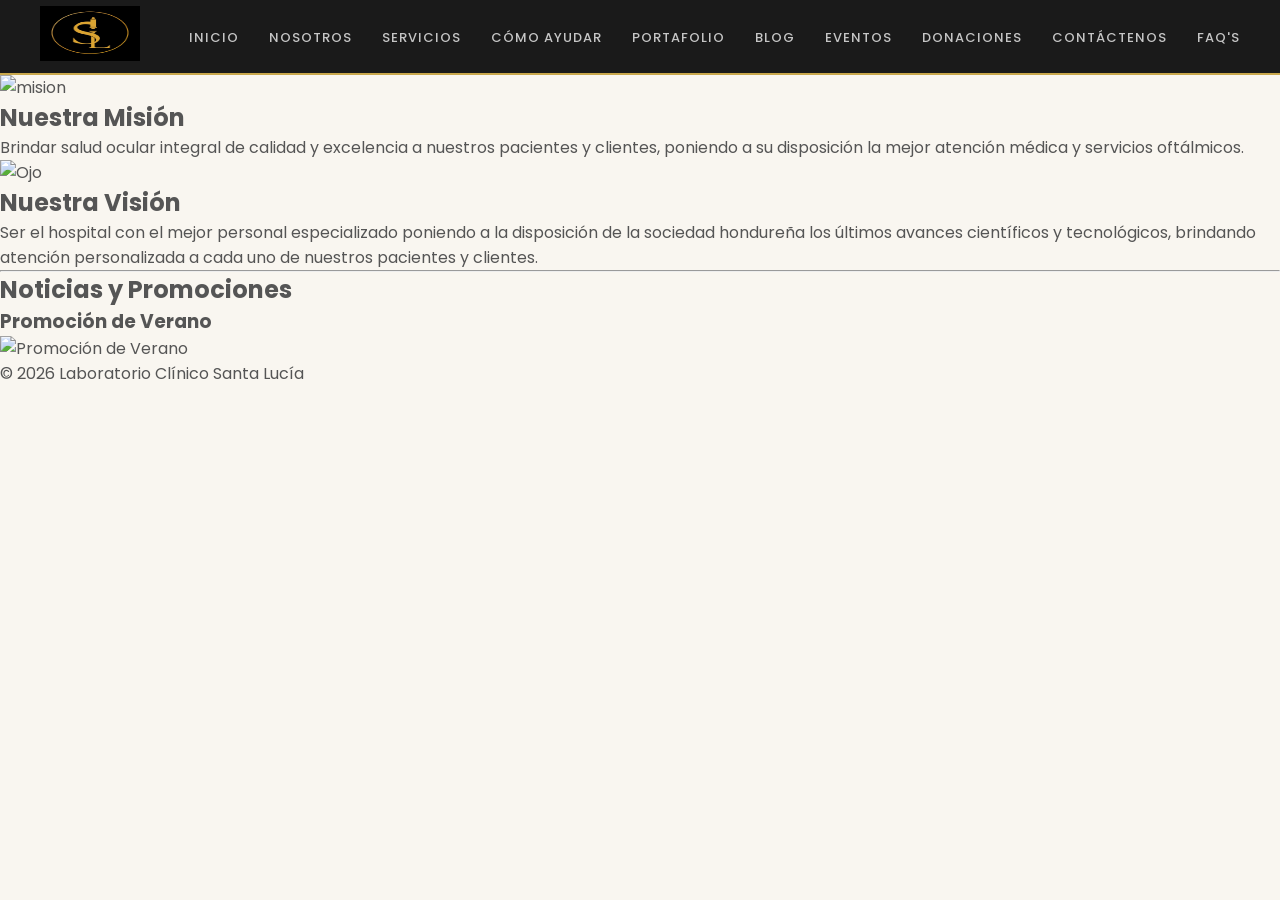
==== index.html @ 00d63487 "Add initial HTML structure for the website Agregando cambios al index" ====
<!DOCTYPE html>
<html lang="es">
<head>
    <meta charset="UTF-8">
    <meta name="viewport" content="width=device-width, initial-scale=1.0">
    <meta name="description" content="Laboratorio Clínico Santa Lucía - Excelencia en análisis clínicos.">
    <title>Inicio - Laboratorio Clínico Santa Lucía</title>
    <link rel="stylesheet" href="estilo/estilo.css">

    <script src="javascrips/java.js"></script>


</head>
<body>
  
    <header class="header">
        <nav class="barra-nav">
            <div>
                <div class="hamburger-buttons" id="btn-menu">
                    <div></div>
                    <div></div>
                    <div></div>
                </div>
            </div>
            <div class="logo-nav">
                <a href="index.html">
                    <img src="imgs/logo.jpeg" alt="Logo Laboratorio Santa Lucía" width="100px" height="100px" />
                </a>
            </div>
            <ul class="menu-nav" id="menu">
                <li><a href="index.html">Inicio</a></li>
                <li><a href="nosotros.html">Nosotros</a></li>
                <li><a href="servicios.html">Servicios</a></li>
                <li><a href="ayudar.html">Cómo Ayudar</a></li>
                <li><a href="galeria.html">Portafolio</a></li>
                <li><a href="blog.html">Blog</a></li>
                <li><a href="eventos.html">Eventos</a></li>
                <li><a href="donaciones.html">Donaciones</a></li>
                <li><a href="contacto.html">Contáctenos</a></li>
                <li><a href="fpreguntas.html">FAQ's</a></li>
            </ul>
        </nav>
    </header>
   
   
<main>
    <div class="container section">
        
        <section>
            <div class="bloque-mision-vision">
                <img src="imgs/mano.png" alt="mision" width="50" height="50">
                <div>
                    <h2>Nuestra Misión</h2> 
                    <p>Brindar salud ocular integral de calidad y excelencia a nuestros 
                    pacientes y clientes, poniendo a su disposición la mejor atención médica
                    y servicios oftálmicos.</p>
                </div>
            </div>

            <div class="bloque-mision-vision">
                <img src="imgs/ojo.png" alt="Ojo" width="50" height="50">
                <div>
                    <h2>Nuestra Visión</h2>
                    <p>Ser el hospital con el mejor personal especializado poniendo a la disposición
                    de la sociedad hondureña los últimos avances científicos y tecnológicos, brindando 
                    atención personalizada a cada uno de nuestros pacientes y clientes.</p>
                </div>
            </div>
        </section>

        <section class="text-center">
            <hr> <h2>Noticias y Promociones</h2>
            <article>
                <h3>Promoción de Verano</h3>
                <img src="imgs/promocion.jpg" alt="Promoción de Verano" class="img-promocion">
            </article>
        </section>

    </div>
</main>
    <footer><p>&copy; 2026 Laboratorio Clínico Santa Lucía</p></footer>
</body>
</html>
---- estilo/estilo.css ----
/* =======================================
   styles.css
   Laboratorio Clinico Santa Lucia
   Colores: Verde, Dorado y Negro
   ======================================= */

/* Fuentes de Google */
@import url('https://fonts.googleapis.com/css2?family=Playfair+Display:wght@600;700&family=Poppins:wght@300;400;500;600&display=swap');

/* --- Colores y valores que se repiten --- */
:root {
  --color-verde:        #1b4332;
  --color-verde-medio:  #2d6a4f;
  --color-dorado:       #c9a84c;
  --color-dorado-claro: #e8c97a;
  --color-negro:        #0d0d0d;
  --color-negro-suave:  #1a1a1a;
  --color-blanco:       #ffffff;
  --color-fondo:        #f9f6f0;
  --color-gris:         #555555;
  --color-gris-claro:   #eeebe4;
  --fuente-titulo: 'Playfair Display', serif;
  --fuente-texto:  'Poppins', sans-serif;
}

/* --- Reinicio basico --- */
* {
  margin: 0;
  padding: 0;
  box-sizing: border-box;
}

html{
  scroll-behavior: smooth;
}

body {
  font-family: var(--fuente-texto);
  background-color: var(--color-fondo);
  color: var(--color-gris);
}

a {
  text-decoration: none;
  color: inherit;
}

img {
  max-width: 100%;
}

/* ======================================
   BARRA DE NAVEGACION
   ====================================== */

.hamburger-buttons{
  display: none;
  flex-direction: column;
  justify-content: space-evenly;
  align-items: normal;
  width: 32px;
  height: 32px;
  padding: 0.16rem;
  gap: .2rem;
}


header div .hamburger-buttons div{
  background-color: white;
  height: 0.20rem;
  border-radius: 3px;
}

.barra-nav {
  background-color: var(--color-negro-suave);
  border-bottom: 2px solid var(--color-dorado);
  display: flex;
  align-items: center;
  padding: 0 40px;
  height: 75px;
  position: sticky;
  top: 0;
  z-index: 100;
}

.logo-nav{
  margin: 0;
}

.logo-nav img {
  height: 55px;
}

.menu-nav {
  list-style: none;
  display: flex;
  margin-left: auto;
  gap: 30px;
}

.menu-nav.activo {
  height: 90vh; /* puedes ajustar */
  padding: 30px 0;
}

.menu-nav a {
  color: rgba(255, 255, 255, 0.75);
  font-size: 13px;
  font-weight: 500;
  text-transform: uppercase;
  letter-spacing: 1px;
  transition: color 0.2s;
}

.menu-nav a:hover,
.menu-nav a.pagina-activa {
  color: var(--color-dorado);
}

@media (max-width: 1025px) {

  .hamburger-buttons {
    display: flex;
    cursor: pointer;
  }

  .barra-nav {
    position: relative;
  }

  .logo-nav{
    margin-left: auto;
  }

  .menu-nav {
    position: absolute;
    top: 75px;
    left: 0;
    width: 100%;
    background-color: var(--color-negro-suave);

    display: flex;
    flex-direction: column;
    align-items: center;
    margin-left: auto;

    gap: 20px;
    padding: 0;

    height: 0;
    overflow: hidden;

    transition: height 0.3s ease;
  }

  .menu-nav.activo {
    height: 100vh;
    padding: 30px 0;
    gap: 1.8rem;
  }
}

/* ======================================
   SECCION HERO (cabecera de pagina)
   ====================================== */

.seccion-hero {
  background-color: var(--color-verde);
  color: var(--color-blanco);
  padding: 70px 40px 55px;
}

.contenido-hero {
  max-width: 950px;
  margin: 0 auto;
}

.etiqueta-hero {
  display: inline-block;
  font-size: 11px;
  letter-spacing: 3px;
  text-transform: uppercase;
  color: var(--color-dorado-claro);
  border: 1px solid var(--color-dorado);
  padding: 4px 14px;
  border-radius: 20px;
  margin-bottom: 16px;
}

.seccion-hero h1 {
  font-family: var(--fuente-titulo);
  font-size: 48px;
  line-height: 1.15;
  margin-bottom: 16px;
  color: var(--color-blanco);
}

.seccion-hero h1 span {
  color: var(--color-dorado-claro);
}

.seccion-hero p {
  font-size: 16px;
  font-weight: 300;
  opacity: 0.85;
  max-width: 520px;
  line-height: 1.8;
}

/* ======================================
   BARRA DE FILTROS
   ====================================== */

.barra-filtros {
  background-color: var(--color-blanco);
  padding: 14px 40px;
  display: flex;
  gap: 10px;
  flex-wrap: wrap;
  border-bottom: 1px solid var(--color-gris-claro);
}

.boton-filtro {
  background: transparent;
  border: 1.5px solid #ccc;
  padding: 6px 18px;
  border-radius: 20px;
  font-family: var(--fuente-texto);
  font-size: 13px;
  cursor: pointer;
  color: var(--color-gris);
  transition: all 0.2s;
}

.boton-filtro:hover,
.boton-filtro.activo {
  background-color: var(--color-verde);
  border-color: var(--color-verde);
  color: var(--color-blanco);
}

/* ======================================
   CONTENIDO PRINCIPAL
   ====================================== */

.contenido-principal {
  max-width: 950px;
  margin: 0 auto;
  padding: 40px 20px 80px;
}

/* ======================================
   TITULOS DE SECCIONES
   ====================================== */

.titulo-seccion {
  font-family: var(--fuente-titulo);
  font-size: 26px;
  color: var(--color-verde);
  margin-bottom: 24px;
  padding-bottom: 10px;
  border-bottom: 1px solid var(--color-dorado-claro);
}

/* ======================================
   TARJETAS (cards)
   ====================================== */

.tarjeta {
  background-color: var(--color-blanco);
  border-radius: 12px;
  box-shadow: 0 3px 15px rgba(0, 0, 0, 0.08);
  transition: transform 0.25s;
}

.tarjeta:hover {
  transform: translateY(-5px);
}

/* ======================================
   BOTONES
   ====================================== */

.boton {
  display: inline-block;
  padding: 10px 24px;
  border-radius: 25px;
  font-family: var(--fuente-texto);
  font-size: 14px;
  font-weight: 600;
  border: none;
  cursor: pointer;
  transition: opacity 0.2s;
  text-decoration: none;
}

.boton:hover {
  opacity: 0.85;
}

.boton-dorado {
  background-color: var(--color-dorado);
  color: var(--color-negro);
}

.boton-verde {
  background-color: var(--color-verde);
  color: var(--color-blanco);
}

.boton-borde {
  background: transparent;
  border: 2px solid var(--color-dorado);
  color: var(--color-dorado);
}

.boton-blanco {
  background-color: var(--color-blanco);
  color: var(--color-verde);
}

/* ======================================
   ETIQUETAS PEQUEÑAS (badges)
   ====================================== */

.etiqueta {
  display: inline-block;
  font-size: 11px;
  font-weight: 600;
  text-transform: uppercase;
  letter-spacing: 1px;
  padding: 4px 10px;
  border-radius: 10px;
}

.etiqueta-dorada {
  background-color: #f5e9c8;
  color: #7a5c10;
}

.etiqueta-verde {
  background-color: #d8f3dc;
  color: #1b4332;
}

.etiqueta-gris {
  background-color: #ebebeb;
  color: #666;
}

/* ======================================
   GRILLAS (filas de tarjetas)
   ====================================== */

.fila-2 {
  display: grid;
  grid-template-columns: repeat(auto-fill, minmax(280px, 1fr));
  gap: 20px;
  margin-bottom: 40px;
}

.fila-3 {
  display: grid;
  grid-template-columns: repeat(auto-fill, minmax(220px, 1fr));
  gap: 20px;
  margin-bottom: 40px;
}

.fila-4 {
  display: grid;
  grid-template-columns: repeat(auto-fill, minmax(180px, 1fr));
  gap: 16px;
  margin-bottom: 40px;
}

/* ======================================
   AVISO / MENSAJE INFORMATIVO
   ====================================== */

.aviso {
  border-radius: 10px;
  padding: 18px 22px;
  font-size: 15px;
  line-height: 1.7;
  margin-bottom: 24px;
}

.aviso-dorado {
  background-color: #f5e9c8;
  border-left: 4px solid var(--color-dorado);
  color: #5a420a;
}

.aviso-verde {
  background-color: #d8f3dc;
  border-left: 4px solid var(--color-verde-medio);
  color: #1b4332;
}

/* ======================================
   PIE DE PAGINA (footer)
   ====================================== */

.pie-pagina {
  background-color: var(--color-negro);
  border-top: 2px solid var(--color-dorado);
  color: rgba(255, 255, 255, 0.5);
  text-align: center;
  padding: 30px 20px;
}

.pie-pagina .nombre-lab {
  font-family: var(--fuente-titulo);
  font-size: 20px;
  color: var(--color-dorado);
  margin-bottom: 8px;
}

.pie-pagina p {
  font-size: 13px;
  line-height: 1.8;
}

/* ======================================
   RESPONSIVE (para celulares)
   ====================================== */

@media (max-width: 768px) {
  .barra-nav {
    padding: 0 20px;
  }

  .menu-nav {
    gap: 16px;
  }

  .menu-nav a {
    font-size: 11px;
  }

  .seccion-hero {
    padding: 50px 20px 40px;
  }

  .seccion-hero h1 {
    font-size: 32px;
  }

  .contenido-principal {
    padding: 30px 16px 60px;
  }

  .barra-filtros {
    padding: 12px 20px;
  }
}

/* ======================================
   ESTILOS ESPECIFICOS - EVENTOS
   ====================================== */

/* Evento destacado con fecha grande a la izquierda */
.evento-destacado {
  display: grid;
  grid-template-columns: 120px 1fr;
  border-left: 5px solid var(--color-dorado);
  overflow: hidden;
  margin-bottom: 24px;
}

.bloque-fecha {
  background-color: var(--color-verde);
  color: var(--color-blanco);
  display: flex;
  flex-direction: column;
  align-items: center;
  justify-content: center;
  padding: 20px 10px;
  text-align: center;
}

.bloque-fecha .mes {
  font-size: 11px;
  letter-spacing: 2px;
  text-transform: uppercase;
  opacity: 0.7;
}

.bloque-fecha .dia {
  font-family: var(--fuente-titulo);
  font-size: 52px;
  line-height: 1;
  color: var(--color-dorado-claro);
}

.bloque-fecha .anio {
  font-size: 12px;
  opacity: 0.55;
}

.info-evento {
  padding: 20px 24px;
}

.info-evento h3 {
  font-family: var(--fuente-titulo);
  font-size: 20px;
  color: #1a1a1a;
  margin: 8px 0;
}

.info-evento .meta-evento {
  display: flex;
  gap: 20px;
  flex-wrap: wrap;
  font-size: 13px;
  color: #999;
  margin-bottom: 10px;
}

.info-evento p {
  font-size: 14px;
  line-height: 1.7;
  color: #555;
}

/* Tarjeta de evento normal */
.tarjeta-evento {
  padding: 22px 20px;
  border-top: 4px solid var(--color-dorado);
}

.tarjeta-evento .fecha-evento {
  font-size: 13px;
  font-weight: 600;
  color: var(--color-verde-medio);
  margin-bottom: 10px;
}

.tarjeta-evento h4 {
  font-family: var(--fuente-titulo);
  font-size: 17px;
  color: #1a1a1a;
  margin-bottom: 8px;
}

.tarjeta-evento p {
  font-size: 14px;
  color: #666;
  line-height: 1.65;
}

.tarjeta-evento .lugar {
  margin-top: 12px;
  font-size: 12px;
  color: #aaa;
}

/* Banner de campaña especial */
.banner-campania {
  background-color: var(--color-negro-suave);
  border: 1px solid var(--color-dorado);
  border-radius: 14px;
  padding: 28px 30px;
  display: flex;
  align-items: center;
  justify-content: space-between;
  gap: 20px;
  flex-wrap: wrap;
  margin-bottom: 40px;
  color: var(--color-blanco);
}

.banner-campania h3 {
  font-family: var(--fuente-titulo);
  font-size: 22px;
  color: var(--color-dorado-claro);
  margin-bottom: 8px;
}

.banner-campania p {
  font-size: 14px;
  opacity: 0.85;
  line-height: 1.65;
}

/* Evento pasado */
.evento-pasado {
  display: flex;
  align-items: center;
  gap: 16px;
  padding: 14px 18px;
  background-color: var(--color-blanco);
  border-radius: 10px;
  margin-bottom: 12px;
  opacity: 0.7;
  box-shadow: 0 2px 10px rgba(0, 0, 0, 0.06);
}

.fecha-pasado {
  background-color: var(--color-gris-claro);
  border-radius: 8px;
  padding: 8px 14px;
  text-align: center;
  min-width: 58px;
}

.fecha-pasado .mes-p {
  font-size: 10px;
  text-transform: uppercase;
  color: #999;
}

.fecha-pasado .dia-p {
  font-family: var(--fuente-titulo);
  font-size: 24px;
  color: #666;
  line-height: 1;
}

.info-pasado h5 {
  font-size: 14px;
  color: #444;
  margin-bottom: 4px;
}

.info-pasado p {
  font-size: 12px;
  color: #aaa;
}

.estado-pasado {
  margin-left: auto;
  font-size: 11px;
  background-color: #eee;
  color: #888;
  padding: 4px 10px;
  border-radius: 8px;
}

/* ======================================
   ESTILOS ESPECIFICOS - COMO AYUDAR
   ====================================== */

/* Caja de contexto */
.caja-contexto {
  border-left: 5px solid var(--color-dorado);
  padding: 24px 28px;
  margin-bottom: 40px;
}

.caja-contexto h2 {
  font-family: var(--fuente-titulo);
  font-size: 22px;
  color: var(--color-verde);
  margin-bottom: 12px;
}

.caja-contexto p {
  font-size: 15px;
  line-height: 1.8;
  color: #555;
}

/* Tarjeta de formas de ayudar */
.tarjeta-ayuda {
  padding: 30px 24px;
  text-align: center;
  border-top: 5px solid var(--color-dorado);
}

.tarjeta-ayuda:nth-child(2) {
  border-top-color: var(--color-verde-medio);
}

.tarjeta-ayuda:nth-child(3) {
  border-top-color: var(--color-negro-suave);
}

.icono-ayuda {
  font-size: 40px;
  margin-bottom: 16px;
  display: block;
}

.tarjeta-ayuda h3 {
  font-family: var(--fuente-titulo);
  font-size: 19px;
  color: #1a1a1a;
  margin-bottom: 10px;
}

.tarjeta-ayuda p {
  font-size: 14px;
  color: #666;
  line-height: 1.7;
  margin-bottom: 20px;
}

/* Caja de estadisticas de impacto */
.caja-impacto {
  background-color: var(--color-blanco);
  border-radius: 12px;
  padding: 24px 16px;
  text-align: center;
  box-shadow: 0 2px 12px rgba(0, 0, 0, 0.06);
  border-bottom: 3px solid var(--color-dorado);
}

.numero-impacto {
  font-family: var(--fuente-titulo);
  font-size: 38px;
  color: var(--color-verde);
  display: block;
  line-height: 1;
}

.caja-impacto p {
  font-size: 13px;
  color: #777;
  line-height: 1.5;
  margin-top: 8px;
}

/* Seccion de redes sociales */
.seccion-redes {
  padding: 28px;
  margin-bottom: 40px;
}

.seccion-redes h2 {
  font-family: var(--fuente-titulo);
  font-size: 22px;
  color: #1a1a1a;
  margin-bottom: 8px;
}

.seccion-redes > p {
  font-size: 14px;
  color: #666;
  margin-bottom: 20px;
  line-height: 1.7;
}

.botones-redes {
  display: flex;
  gap: 12px;
  flex-wrap: wrap;
}

.boton-red {
  display: flex;
  align-items: center;
  gap: 8px;
  padding: 10px 20px;
  border-radius: 10px;
  font-family: var(--fuente-texto);
  font-size: 14px;
  font-weight: 600;
  border: none;
  cursor: pointer;
  color: white;
  transition: transform 0.2s;
}

.boton-red:hover {
  transform: scale(1.05);
}

.red-facebook   { background-color: #1877f2; }
.red-instagram  { background: linear-gradient(45deg, #f09433, #e6683c, #dc2743, #cc2366, #bc1888); }
.red-whatsapp   { background-color: #25d366; color: #111; }
.red-twitter    { background-color: #1da1f2; }

.lista-acciones {
  margin-top: 20px;
  padding: 16px 20px;
  background-color: var(--color-gris-claro);
  border-radius: 10px;
  font-size: 14px;
  color: #555;
  line-height: 2.2;
}

.lista-acciones strong {
  color: var(--color-verde);
}

/* Banner de donaciones */
.banner-donar {
  background-color: var(--color-verde);
  border: 1px solid var(--color-dorado);
  border-radius: 16px;
  padding: 32px;
  display: flex;
  align-items: center;
  justify-content: space-between;
  gap: 24px;
  flex-wrap: wrap;
  margin-bottom: 40px;
  color: var(--color-blanco);
}

.banner-donar h3 {
  font-family: var(--fuente-titulo);
  font-size: 26px;
  color: var(--color-dorado-claro);
  margin-bottom: 10px;
}

.banner-donar p {
  font-size: 15px;
  opacity: 0.88;
  line-height: 1.7;
  max-width: 500px;
}

/* Testimonios */
.testimonio {
  padding: 22px 24px;
  border-left: 4px solid var(--color-dorado);
  margin-bottom: 16px;
  font-size: 15px;
  color: #555;
  line-height: 1.75;
  font-style: italic;
}

.testimonio strong {
  color: #333;
  font-style: normal;
  display: block;
  margin-top: 10px;
  font-size: 13px;
}

/* =======================================
   paginas.css
   Laboratorio Clínico Santa Lucía
   Estilos adicionales para: nosotros.html y donaciones.html
   Requiere: estilo/estilo.css (debe cargarse primero)
   ======================================= */

/* ══════════════════════════════════════
   HERO (compartido por ambas páginas)
   ══════════════════════════════════════ */

.sl-main {
  background-color: var(--color-fondo);
}

.sl-hero {
  background-color: var(--color-verde);
  color: var(--color-blanco);
  padding: 80px 40px 60px;
  position: relative;
  overflow: hidden;
}

.sl-hero::before {
  content: '';
  position: absolute;
  inset: 0;
  background: radial-gradient(ellipse at 80% 50%, rgba(201,168,76,.12) 0%, transparent 70%);
  pointer-events: none;
}

.sl-hero-inner {
  max-width: 960px;
  margin: 0 auto;
  position: relative;
}

.sl-hero-eyebrow {
  display: inline-block;
  font-size: 11px;
  letter-spacing: 3px;
  text-transform: uppercase;
  color: var(--color-dorado-claro);
  border: 1px solid var(--color-dorado);
  padding: 4px 14px;
  border-radius: 20px;
  margin-bottom: 20px;
}

.sl-hero h1 {
  font-family: var(--fuente-titulo);
  font-size: 52px;
  line-height: 1.12;
  margin-bottom: 18px;
  color: var(--color-blanco);
}

.sl-hero h1 em {
  color: var(--color-dorado-claro);
  font-style: italic;
}

.sl-hero-line {
  width: 56px;
  height: 3px;
  background: var(--color-dorado);
  margin-bottom: 20px;
}

.sl-hero p {
  font-size: 16px;
  font-weight: 300;
  opacity: .85;
  max-width: 500px;
  line-height: 1.85;
}

/* ══════════════════════════════════════
   SECCIONES INTERNAS
   ══════════════════════════════════════ */

.sl-section {
  max-width: 960px;
  margin: 0 auto;
  padding: 64px 24px;
  border-bottom: 1px solid var(--color-gris-claro);
}

.sl-section:last-child {
  border-bottom: none;
}

.sl-section-label {
  display: inline-block;
  font-size: 11px;
  letter-spacing: 3px;
  text-transform: uppercase;
  color: var(--color-dorado);
  margin-bottom: 10px;
}

.sl-section-title {
  font-family: var(--fuente-titulo);
  font-size: 34px;
  color: var(--color-verde);
  margin-bottom: 32px;
  line-height: 1.2;
}

.sl-section-title em {
  color: var(--color-dorado);
  font-style: italic;
}

/* ══════════════════════════════════════
   LAYOUTS DE COLUMNAS
   ══════════════════════════════════════ */

.sl-two-col {
  display: grid;
  grid-template-columns: 1fr 1fr;
  gap: 48px;
  align-items: start;
}

.sl-two-col-wide {
  display: grid;
  grid-template-columns: 1.2fr 1fr;
  gap: 56px;
  align-items: start;
}

.sl-body-text p {
  font-size: 15px;
  line-height: 1.85;
  color: var(--color-gris);
  margin-bottom: 16px;
}

/* ══════════════════════════════════════
   ESTADÍSTICAS (nosotros)
   ══════════════════════════════════════ */

.sl-stats {
  background-color: var(--color-negro-suave);
  border-bottom: 2px solid var(--color-dorado);
  display: grid;
  grid-template-columns: repeat(4, 1fr);
}

.sl-stat {
  display: flex;
  flex-direction: column;
  align-items: center;
  justify-content: center;
  text-align: center;
  padding: 32px 16px;
  border-right: 1px solid rgba(201,168,76,.2);
}

.sl-stat:last-child {
  border-right: none;
}

.sl-stat-number {
  font-family: var(--fuente-titulo);
  font-size: 38px;
  line-height: 1;
  color: var(--color-dorado-claro);
  display: block;
  margin-bottom: 6px;
}

.sl-stat-label {
  font-size: 12px;
  text-transform: uppercase;
  letter-spacing: 1.5px;
  color: rgba(255,255,255,.55);
}

/* ══════════════════════════════════════
   UBICACIÓN (nosotros)
   ══════════════════════════════════════ */

.sl-fachada-img {
  width: 100%;
  aspect-ratio: 4/3;
  object-fit: cover;
  border-radius: 10px;
  border: 3px solid var(--color-dorado);
  display: block;
}

.sl-fachada-placeholder {
  width: 100%;
  aspect-ratio: 4/3;
  border-radius: 10px;
  border: 2px dashed var(--color-dorado);
  background-color: var(--color-negro-suave);
  display: flex;
  flex-direction: column;
  align-items: center;
  justify-content: center;
  gap: 8px;
  color: rgba(255,255,255,.4);
  font-size: 14px;
}

.sl-location-list {
  display: flex;
  flex-direction: column;
}

.sl-location-item {
  display: flex;
  gap: 16px;
  align-items: flex-start;
  padding: 20px 0;
  border-bottom: 1px solid var(--color-gris-claro);
}

.sl-location-item:first-child {
  border-top: 1px solid var(--color-gris-claro);
}

.sl-loc-icon {
  width: 40px;
  height: 40px;
  flex-shrink: 0;
  background-color: var(--color-verde);
  border-radius: 50%;
  display: flex;
  align-items: center;
  justify-content: center;
  font-size: 16px;
  color: var(--color-dorado-claro);
}

.sl-location-item h4 {
  font-family: var(--fuente-titulo);
  font-size: 15px;
  color: var(--color-negro-suave);
  margin-bottom: 4px;
}

.sl-location-item p {
  font-size: 14px;
  color: var(--color-gris);
  line-height: 1.7;
}

.sl-location-item a {
  color: var(--color-verde-medio);
}

/* Horarios */
.sl-horario-grid {
  display: grid;
  grid-template-columns: 1fr 1fr;
  gap: 12px;
  margin-top: 8px;
}

.sl-horario-item {
  background-color: var(--color-blanco);
  border-left: 3px solid var(--color-dorado);
  border-radius: 6px;
  padding: 12px 16px;
  box-shadow: 0 2px 8px rgba(0,0,0,.06);
}

.sl-horario-dia {
  font-size: 11px;
  letter-spacing: 1px;
  text-transform: uppercase;
  color: var(--color-verde-medio);
  margin-bottom: 4px;
  display: block;
}

.sl-horario-hora {
  font-family: var(--fuente-titulo);
  font-size: 16px;
  color: var(--color-negro-suave);
}

/* ══════════════════════════════════════
   MISIÓN / FRASE (nosotros)
   ══════════════════════════════════════ */

.sl-mision-box {
  background-color: var(--color-negro-suave);
  border: 1px solid var(--color-dorado);
  border-left: 5px solid var(--color-dorado);
  border-radius: 10px;
  padding: 32px 28px;
  margin-top: 24px;
}

.sl-mision-box p {
  font-family: var(--fuente-titulo);
  font-style: italic;
  font-size: 19px;
  color: var(--color-blanco);
  line-height: 1.65;
}

.sl-mision-box cite {
  display: block;
  font-size: 12px;
  color: var(--color-dorado);
  letter-spacing: 1px;
  text-transform: uppercase;
  margin-top: 14px;
  font-style: normal;
}

/* ══════════════════════════════════════
   CARDS DE ESPECIALIDAD (nosotros)
   ══════════════════════════════════════ */

.sl-cards-grid {
  display: grid;
  grid-template-columns: repeat(auto-fill, minmax(200px, 1fr));
  gap: 16px;
  margin-top: 32px;
}

.sl-card {
  background-color: var(--color-blanco);
  border-top: 4px solid var(--color-dorado);
  border-radius: 10px;
  padding: 24px 20px;
  box-shadow: 0 3px 14px rgba(0,0,0,.07);
  transition: transform .25s;
}

.sl-card:hover {
  transform: translateY(-4px);
}

.sl-card-icon {
  font-size: 28px;
  margin-bottom: 12px;
  display: block;
}

.sl-card h3 {
  font-family: var(--fuente-titulo);
  font-size: 16px;
  color: var(--color-verde);
  margin-bottom: 8px;
}

.sl-card p {
  font-size: 13px;
  color: var(--color-gris);
  line-height: 1.7;
}

/* ══════════════════════════════════════
   LÍNEA DE TIEMPO (nosotros)
   ══════════════════════════════════════ */

.sl-timeline {
  display: flex;
  flex-direction: column;
}

.sl-timeline-item {
  display: flex;
  gap: 20px;
  padding: 20px 0;
  border-bottom: 1px solid var(--color-gris-claro);
}

.sl-timeline-item:last-child {
  border-bottom: none;
}

.sl-timeline-year {
  font-family: var(--fuente-titulo);
  font-size: 22px;
  color: var(--color-dorado);
  min-width: 70px;
  padding-top: 2px;
  font-weight: 700;
}

.sl-timeline-title {
  font-weight: 600;
  font-size: 15px;
  color: var(--color-negro-suave);
  margin-bottom: 6px;
}

.sl-timeline-text {
  font-size: 13px;
  color: var(--color-gris);
  line-height: 1.7;
}

/* ══════════════════════════════════════
   PERFIL MICROBIÓLOGO (nosotros)
   ══════════════════════════════════════ */

.sl-profile-card {
  background-color: var(--color-negro-suave);
  border: 1px solid rgba(201,168,76,.3);
  border-radius: 14px;
  overflow: hidden;
}

.sl-photo-wrap {
  position: relative;
  width: 100%;
  aspect-ratio: 3/2;
  overflow: hidden;
  background: #111;
}

.sl-photo-placeholder {
  width: 100%;
  height: 100%;
  display: flex;
  flex-direction: column;
  align-items: center;
  justify-content: center;
  gap: 10px;
  cursor: pointer;
  border-bottom: 1px dashed rgba(201,168,76,.3);
  color: rgba(255,255,255,.35);
  font-size: 13px;
  transition: background .2s;
}

.sl-photo-placeholder:hover {
  background: #1a1a1a;
}

.sl-photo-placeholder svg {
  width: 36px;
  height: 36px;
  stroke: var(--color-dorado);
  fill: none;
}

.sl-photo-display {
  width: 100%;
  height: 100%;
  object-fit: cover;
  display: none;
}

.sl-photo-corner {
  position: absolute;
  bottom: 0;
  right: 0;
  width: 0;
  height: 0;
  border-style: solid;
  border-width: 0 0 32px 32px;
  border-color: transparent transparent var(--color-dorado) transparent;
}

.sl-profile-body {
  padding: 24px;
}

.sl-profile-name {
  font-family: var(--fuente-titulo);
  font-size: 22px;
  color: var(--color-blanco);
  margin-bottom: 4px;
}

.sl-profile-role {
  font-size: 12px;
  letter-spacing: 1.5px;
  text-transform: uppercase;
  color: var(--color-dorado);
  margin-bottom: 20px;
}

.sl-gold-rule {
  height: 1px;
  background: linear-gradient(90deg, var(--color-dorado) 0%, transparent 100%);
  margin-bottom: 18px;
}

.sl-profile-body .sl-body-text p {
  color: rgba(255,255,255,.65);
}

.sl-badges {
  display: flex;
  flex-wrap: wrap;
  gap: 8px;
  margin-top: 18px;
}

.sl-badge {
  background: rgba(201,168,76,.15);
  border: 1px solid rgba(201,168,76,.4);
  color: var(--color-dorado-claro);
  font-size: 11px;
  letter-spacing: .5px;
  padding: 4px 12px;
  border-radius: 20px;
}

/* Areas de expertise */
.sl-expertise-list {
  display: flex;
  flex-direction: column;
}

.sl-expertise-item {
  display: flex;
  gap: 16px;
  align-items: flex-start;
  padding: 18px 0;
  border-bottom: 1px solid var(--color-gris-claro);
}

.sl-expertise-item:last-child {
  border-bottom: none;
}

.sl-exp-num {
  font-family: var(--fuente-titulo);
  font-size: 13px;
  color: var(--color-dorado);
  min-width: 28px;
  opacity: .7;
  padding-top: 2px;
}

.sl-expertise-item h4 {
  font-size: 14px;
  color: var(--color-negro-suave);
  margin-bottom: 4px;
  font-weight: 600;
}

.sl-expertise-item p {
  font-size: 13px;
  color: var(--color-gris);
  line-height: 1.65;
}

/* ══════════════════════════════════════
   VIDEO (nosotros)
   ══════════════════════════════════════ */

.sl-video-wrap {
  position: relative;
  width: 100%;
  aspect-ratio: 16/9;
  border-radius: 10px;
  overflow: hidden;
  border: 2px solid var(--color-dorado);
  background: #111;
}

.sl-video-wrap iframe {
  position: absolute;
  inset: 0;
  width: 100%;
  height: 100%;
  border: none;
}

/* ══════════════════════════════════════
   TABLERO DONACIONES
   ══════════════════════════════════════ */

.sl-board-wrap {
  max-width: 960px;
  margin: 0 auto;
  padding: 64px 24px 80px;
}

.sl-board-header {
  margin-bottom: 36px;
}

.sl-news-board {
  display: grid;
  grid-template-columns: repeat(2, 1fr);
  gap: 28px;
}

/* ── Tarjetas de donación ── */
.sl-news-card {
  background-color: var(--color-blanco);
  border-radius: 12px;
  box-shadow: 0 4px 20px rgba(0,0,0,.08);
  overflow: hidden;
  cursor: pointer;
  opacity: 0;
  transform: translateY(18px);
  transition: opacity .5s ease, transform .5s ease, box-shadow .25s;
}

.sl-news-card.visible {
  opacity: 1;
  transform: translateY(0);
}

.sl-news-card:hover {
  transform: translateY(-6px);
  box-shadow: 0 10px 32px rgba(0,0,0,.13);
}

.sl-card-img {
  width: 100%;
  aspect-ratio: 16/9;
  object-fit: cover;
  display: block;
  background-color: var(--color-gris-claro);
}

.sl-card-img-placeholder {
  width: 100%;
  aspect-ratio: 16/9;
  background: linear-gradient(135deg, var(--color-verde) 0%, var(--color-verde-medio) 100%);
  display: flex;
  align-items: center;
  justify-content: center;
  color: rgba(255,255,255,.35);
  font-size: 14px;
  letter-spacing: 1px;
  text-transform: uppercase;
}

.sl-card-body {
  padding: 24px;
}

.sl-card-tag {
  display: inline-block;
  font-size: 10px;
  letter-spacing: 1.5px;
  text-transform: uppercase;
  color: var(--color-dorado);
  border: 1px solid var(--color-dorado);
  padding: 3px 10px;
  border-radius: 10px;
  margin-bottom: 12px;
}

.sl-card-title {
  font-family: var(--fuente-titulo);
  font-size: 20px;
  color: var(--color-negro-suave);
  margin-bottom: 10px;
  line-height: 1.3;
}

.sl-card-excerpt {
  font-size: 14px;
  color: var(--color-gris);
  line-height: 1.75;
  margin-bottom: 20px;
}

.sl-card-footer {
  display: flex;
  align-items: center;
  justify-content: space-between;
  gap: 12px;
  border-top: 1px solid var(--color-gris-claro);
  padding-top: 16px;
}

.sl-card-date {
  font-size: 12px;
  color: #aaa;
}

.sl-btn-contact {
  background-color: var(--color-verde);
  color: var(--color-blanco);
  border: none;
  border-radius: 20px;
  padding: 8px 18px;
  font-size: 13px;
  font-family: var(--fuente-texto);
  font-weight: 600;
  cursor: pointer;
  transition: background .2s, transform .15s;
}

.sl-btn-contact:hover {
  background-color: var(--color-verde-medio);
  transform: scale(1.04);
}

/* ══════════════════════════════════════
   MODALES (donaciones)
   ══════════════════════════════════════ */

.sl-modal-overlay {
  position: fixed;
  inset: 0;
  z-index: 900;
  background: rgba(0,0,0,.65);
  backdrop-filter: blur(4px);
  display: flex;
  align-items: center;
  justify-content: center;
  opacity: 0;
  pointer-events: none;
  transition: opacity .25s;
}

.sl-modal-overlay.abierto {
  opacity: 1;
  pointer-events: all;
}

.sl-modal {
  background: var(--color-blanco);
  border-radius: 14px;
  width: 90%;
  max-width: 520px;
  max-height: 90vh;
  overflow-y: auto;
  padding: 36px;
  position: relative;
  box-shadow: 0 20px 60px rgba(0,0,0,.25);
  transform: translateY(20px);
  transition: transform .25s;
}

.sl-modal-overlay.abierto .sl-modal {
  transform: translateY(0);
}

.sl-modal-close {
  position: absolute;
  top: 16px;
  right: 18px;
  background: none;
  border: none;
  font-size: 20px;
  color: #aaa;
  cursor: pointer;
  line-height: 1;
  transition: color .2s;
}

.sl-modal-close:hover {
  color: var(--color-negro-suave);
}

.sl-modal-tag {
  display: inline-block;
  font-size: 10px;
  letter-spacing: 1.5px;
  text-transform: uppercase;
  color: var(--color-dorado);
  border: 1px solid var(--color-dorado);
  padding: 3px 10px;
  border-radius: 10px;
  margin-bottom: 12px;
}

.sl-modal-title {
  font-family: var(--fuente-titulo);
  font-size: 22px;
  color: var(--color-verde);
  margin-bottom: 20px;
  line-height: 1.3;
}

.sl-modal-img {
  width: 100%;
  aspect-ratio: 16/9;
  object-fit: cover;
  border-radius: 8px;
  margin-bottom: 20px;
  display: block;
  background-color: var(--color-gris-claro);
}

.sl-modal-img-placeholder {
  width: 100%;
  aspect-ratio: 16/9;
  background: linear-gradient(135deg, var(--color-verde) 0%, var(--color-verde-medio) 100%);
  border-radius: 8px;
  margin-bottom: 20px;
  display: flex;
  align-items: center;
  justify-content: center;
  color: rgba(255,255,255,.35);
  font-size: 13px;
  letter-spacing: 1px;
  text-transform: uppercase;
}

.sl-modal-info {
  margin-bottom: 24px;
}

.sl-modal-row {
  display: flex;
  gap: 12px;
  padding: 12px 0;
  border-bottom: 1px solid var(--color-gris-claro);
}

.sl-modal-row:last-child {
  border-bottom: none;
}

.sl-modal-label {
  font-size: 11px;
  letter-spacing: 1px;
  text-transform: uppercase;
  color: var(--color-dorado);
  min-width: 80px;
  padding-top: 2px;
  font-weight: 600;
}

.sl-modal-value {
  font-size: 14px;
  color: var(--color-gris);
  line-height: 1.7;
}

.sl-modal-form {
  border-top: 1px solid var(--color-gris-claro);
  padding-top: 20px;
}

.sl-modal-form-label {
  display: block;
  font-size: 13px;
  font-weight: 600;
  color: var(--color-verde);
  margin-bottom: 12px;
}

.sl-modal-form input,
.sl-modal-form textarea {
  width: 100%;
  border: 1.5px solid var(--color-gris-claro);
  border-radius: 8px;
  padding: 10px 14px;
  font-family: var(--fuente-texto);
  font-size: 14px;
  color: var(--color-negro-suave);
  background: #fafafa;
  margin-bottom: 10px;
  transition: border-color .2s;
  resize: vertical;
}

.sl-modal-form input:focus,
.sl-modal-form textarea:focus {
  outline: none;
  border-color: var(--color-verde);
}

.sl-btn-gold {
  display: block;
  width: 100%;
  background-color: var(--color-dorado);
  color: var(--color-negro);
  border: none;
  border-radius: 25px;
  padding: 12px 24px;
  font-family: var(--fuente-texto);
  font-size: 14px;
  font-weight: 700;
  cursor: pointer;
  transition: opacity .2s, transform .15s;
  margin-top: 4px;
}

.sl-btn-gold:hover {
  opacity: .88;
  transform: scale(1.02);
}

.sl-btn-gold:disabled {
  opacity: .6;
  cursor: default;
  transform: none;
}

/* ══════════════════════════════════════
   RESPONSIVE
   ══════════════════════════════════════ */

@media (max-width: 768px) {
  .sl-hero {
    padding: 56px 20px 44px;
  }

  .sl-hero h1 {
    font-size: 34px;
  }

  .sl-stats {
    grid-template-columns: repeat(2, 1fr);
  }

  .sl-stat {
    border-bottom: 1px solid rgba(201,168,76,.15);
  }

  .sl-two-col,
  .sl-two-col-wide {
    grid-template-columns: 1fr;
    gap: 32px;
  }

  .sl-section {
    padding: 44px 16px;
  }

  .sl-horario-grid {
    grid-template-columns: 1fr;
  }

  .sl-news-board {
    grid-template-columns: 1fr;
    gap: 20px;
  }

  .sl-board-wrap {
    padding: 40px 16px 60px;
  }

  .sl-modal {
    padding: 24px;
  }
}
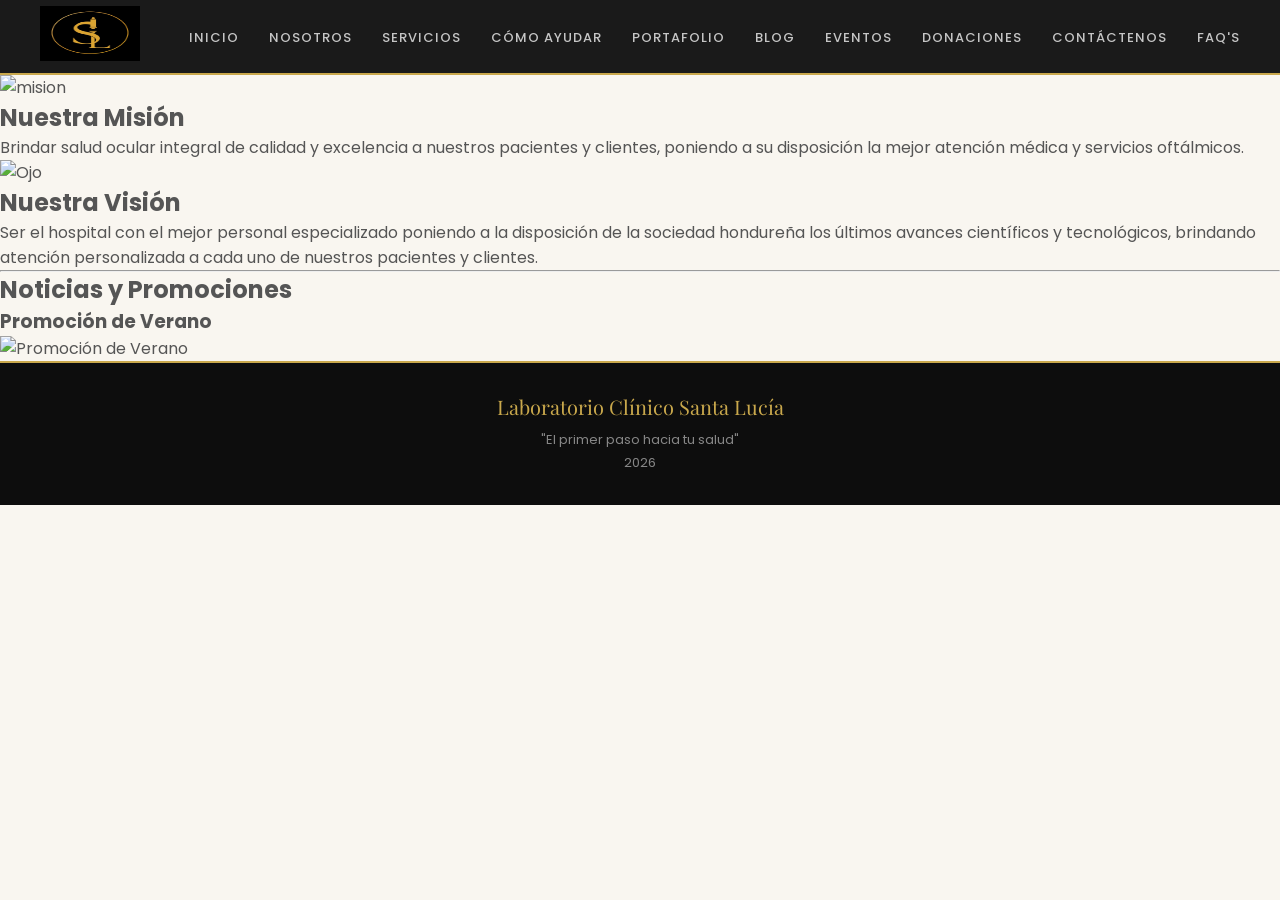
==== commit 0accc9a4: "actualizacion index" ====
--- a/index.html
+++ b/index.html
@@ -78,6 +78,11 @@
 
     </div>
 </main>
-    <footer><p>&copy; 2026 Laboratorio Clínico Santa Lucía</p></footer>
+    <footer class="pie-pagina">
+    <div class="nombre-lab">Laboratorio Clínico Santa Lucía</div>
+    <p>"El primer paso hacia tu salud"</p>
+    <p>2026</p>
+  </footer>
+
 </body>
 </html>
--- a/estilo/estilo.css
+++ b/estilo/estilo.css
@@ -834,16 +834,7 @@
   font-size: 13px;
 }
 
-/* =======================================
-   paginas.css
-   Laboratorio Clínico Santa Lucía
-   Estilos adicionales para: nosotros.html y donaciones.html
-   Requiere: estilo/estilo.css (debe cargarse primero)
-   ======================================= */
-
-/* ══════════════════════════════════════
-   HERO (compartido por ambas páginas)
-   ══════════════════════════════════════ */
+/* paginas donaciones y nosotros */
 
 .sl-main {
   background-color: var(--color-fondo);
@@ -911,9 +902,7 @@
   line-height: 1.85;
 }
 
-/* ══════════════════════════════════════
-   SECCIONES INTERNAS
-   ══════════════════════════════════════ */
+
 
 .sl-section {
   max-width: 960px;
@@ -948,9 +937,7 @@
   font-style: italic;
 }
 
-/* ══════════════════════════════════════
-   LAYOUTS DE COLUMNAS
-   ══════════════════════════════════════ */
+/* LAYOUTS DE COLUMNAS*/
 
 .sl-two-col {
   display: grid;
@@ -973,9 +960,7 @@
   margin-bottom: 16px;
 }
 
-/* ══════════════════════════════════════
-   ESTADÍSTICAS (nosotros)
-   ══════════════════════════════════════ */
+/* ESTADÍSTICAS (nosotros) */
 
 .sl-stats {
   background-color: var(--color-negro-suave);
@@ -1014,9 +999,6 @@
   color: rgba(255,255,255,.55);
 }
 
-/* ══════════════════════════════════════
-   UBICACIÓN (nosotros)
-   ══════════════════════════════════════ */
 
 .sl-fachada-img {
   width: 100%;
@@ -1119,10 +1101,6 @@
   font-size: 16px;
   color: var(--color-negro-suave);
 }
-
-/* ══════════════════════════════════════
-   MISIÓN / FRASE (nosotros)
-   ══════════════════════════════════════ */
 
 .sl-mision-box {
   background-color: var(--color-negro-suave);
@@ -1151,9 +1129,6 @@
   font-style: normal;
 }
 
-/* ══════════════════════════════════════
-   CARDS DE ESPECIALIDAD (nosotros)
-   ══════════════════════════════════════ */
 
 .sl-cards-grid {
   display: grid;
@@ -1194,9 +1169,7 @@
   line-height: 1.7;
 }
 
-/* ══════════════════════════════════════
-   LÍNEA DE TIEMPO (nosotros)
-   ══════════════════════════════════════ */
+/*Nosotros*/
 
 .sl-timeline {
   display: flex;
@@ -1236,9 +1209,6 @@
   line-height: 1.7;
 }
 
-/* ══════════════════════════════════════
-   PERFIL MICROBIÓLOGO (nosotros)
-   ══════════════════════════════════════ */
 
 .sl-profile-card {
   background-color: var(--color-negro-suave);
@@ -1262,7 +1232,7 @@
   flex-direction: column;
   align-items: center;
   justify-content: center;
-  gap: 10px;
+  gap: 30px;
   cursor: pointer;
   border-bottom: 1px dashed rgba(201,168,76,.3);
   color: rgba(255,255,255,.35);
@@ -1345,7 +1315,6 @@
   border-radius: 20px;
 }
 
-/* Areas de expertise */
 .sl-expertise-list {
   display: flex;
   flex-direction: column;
@@ -1385,9 +1354,6 @@
   line-height: 1.65;
 }
 
-/* ══════════════════════════════════════
-   VIDEO (nosotros)
-   ══════════════════════════════════════ */
 
 .sl-video-wrap {
   position: relative;
@@ -1407,9 +1373,6 @@
   border: none;
 }
 
-/* ══════════════════════════════════════
-   TABLERO DONACIONES
-   ══════════════════════════════════════ */
 
 .sl-board-wrap {
   max-width: 960px;
@@ -1729,7 +1692,7 @@
 }
 
 /* ══════════════════════════════════════
-   RESPONSIVE
+  RESPONSIVE
    ══════════════════════════════════════ */
 
 @media (max-width: 768px) {
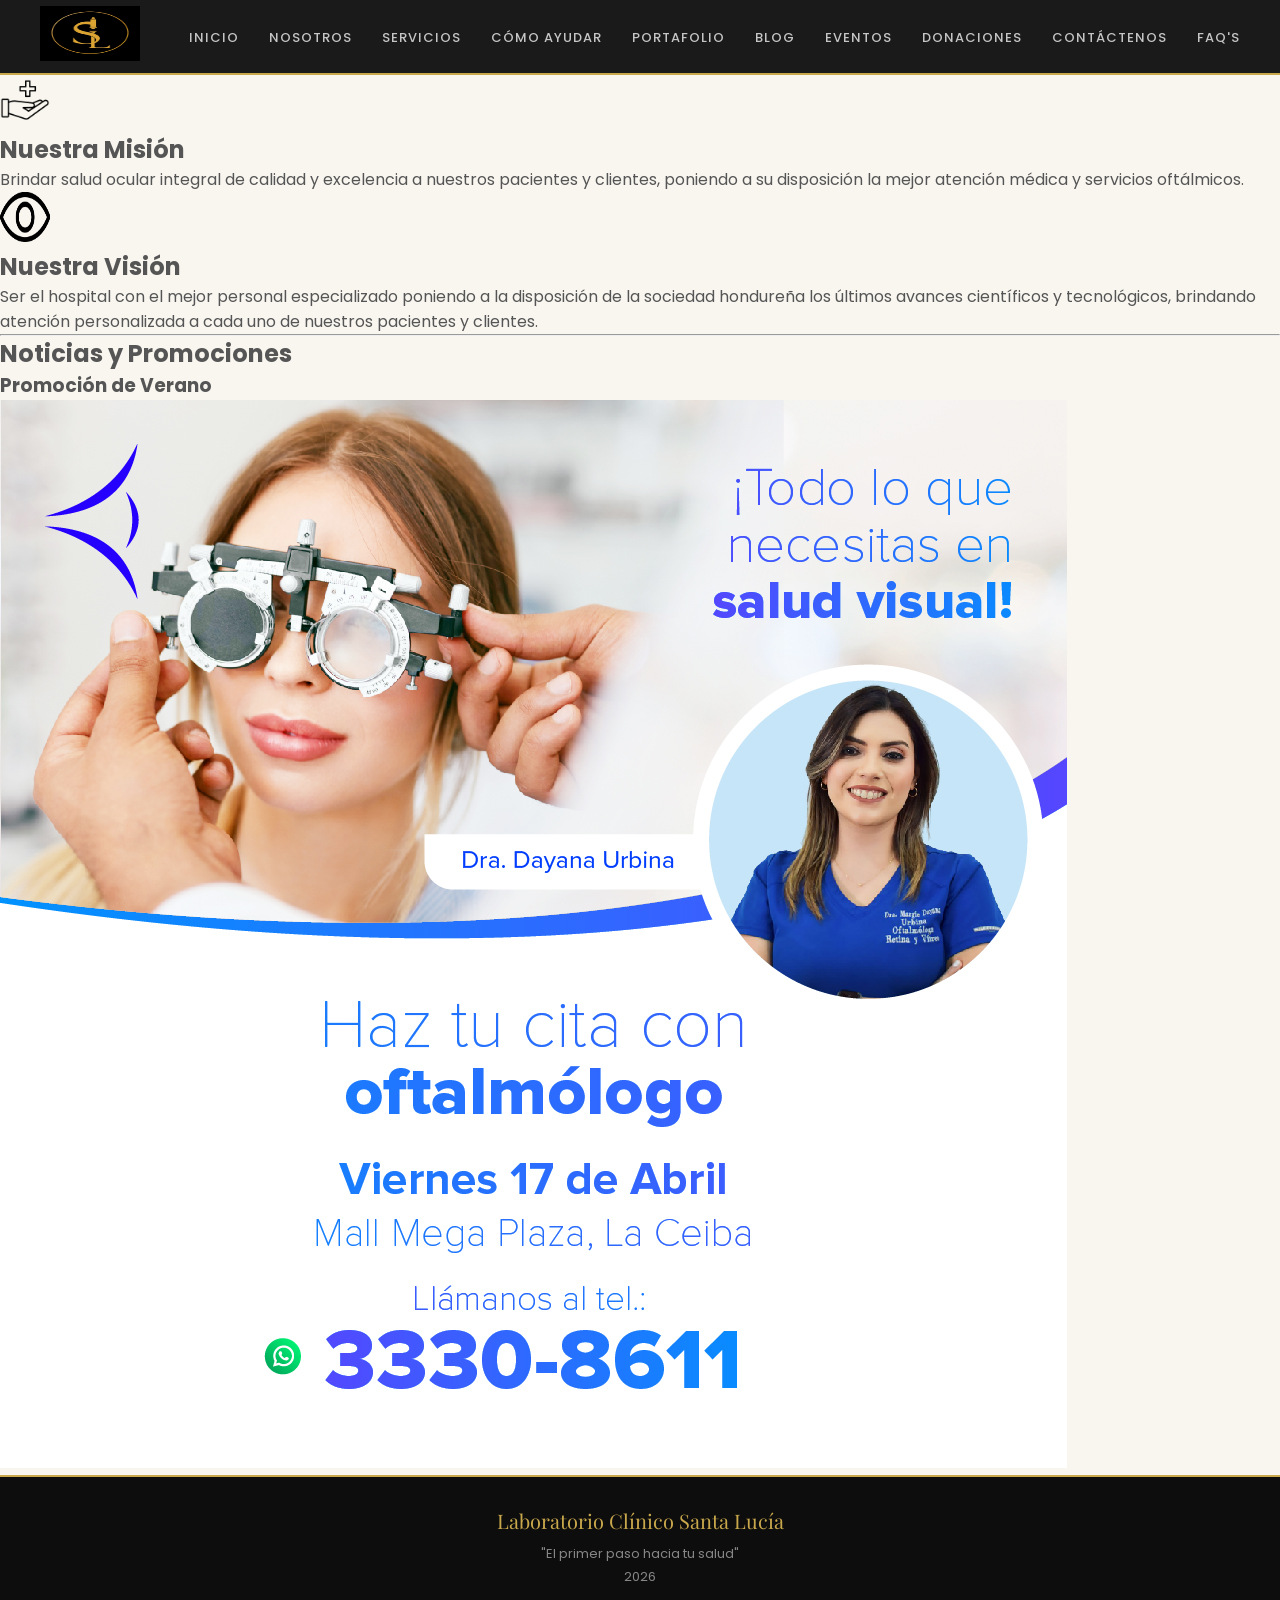
==== commit 85ceb50b: "Cambio de index" ====
--- a/index.html
+++ b/index.html
@@ -6,8 +6,7 @@
     <meta name="description" content="Laboratorio Clínico Santa Lucía - Excelencia en análisis clínicos.">
     <title>Inicio - Laboratorio Clínico Santa Lucía</title>
     <link rel="stylesheet" href="estilo/estilo.css">
-
-    <script src="javascrips/java.js"></script>
+    <script src="javascript/java.js"></script>
 
 
 </head>
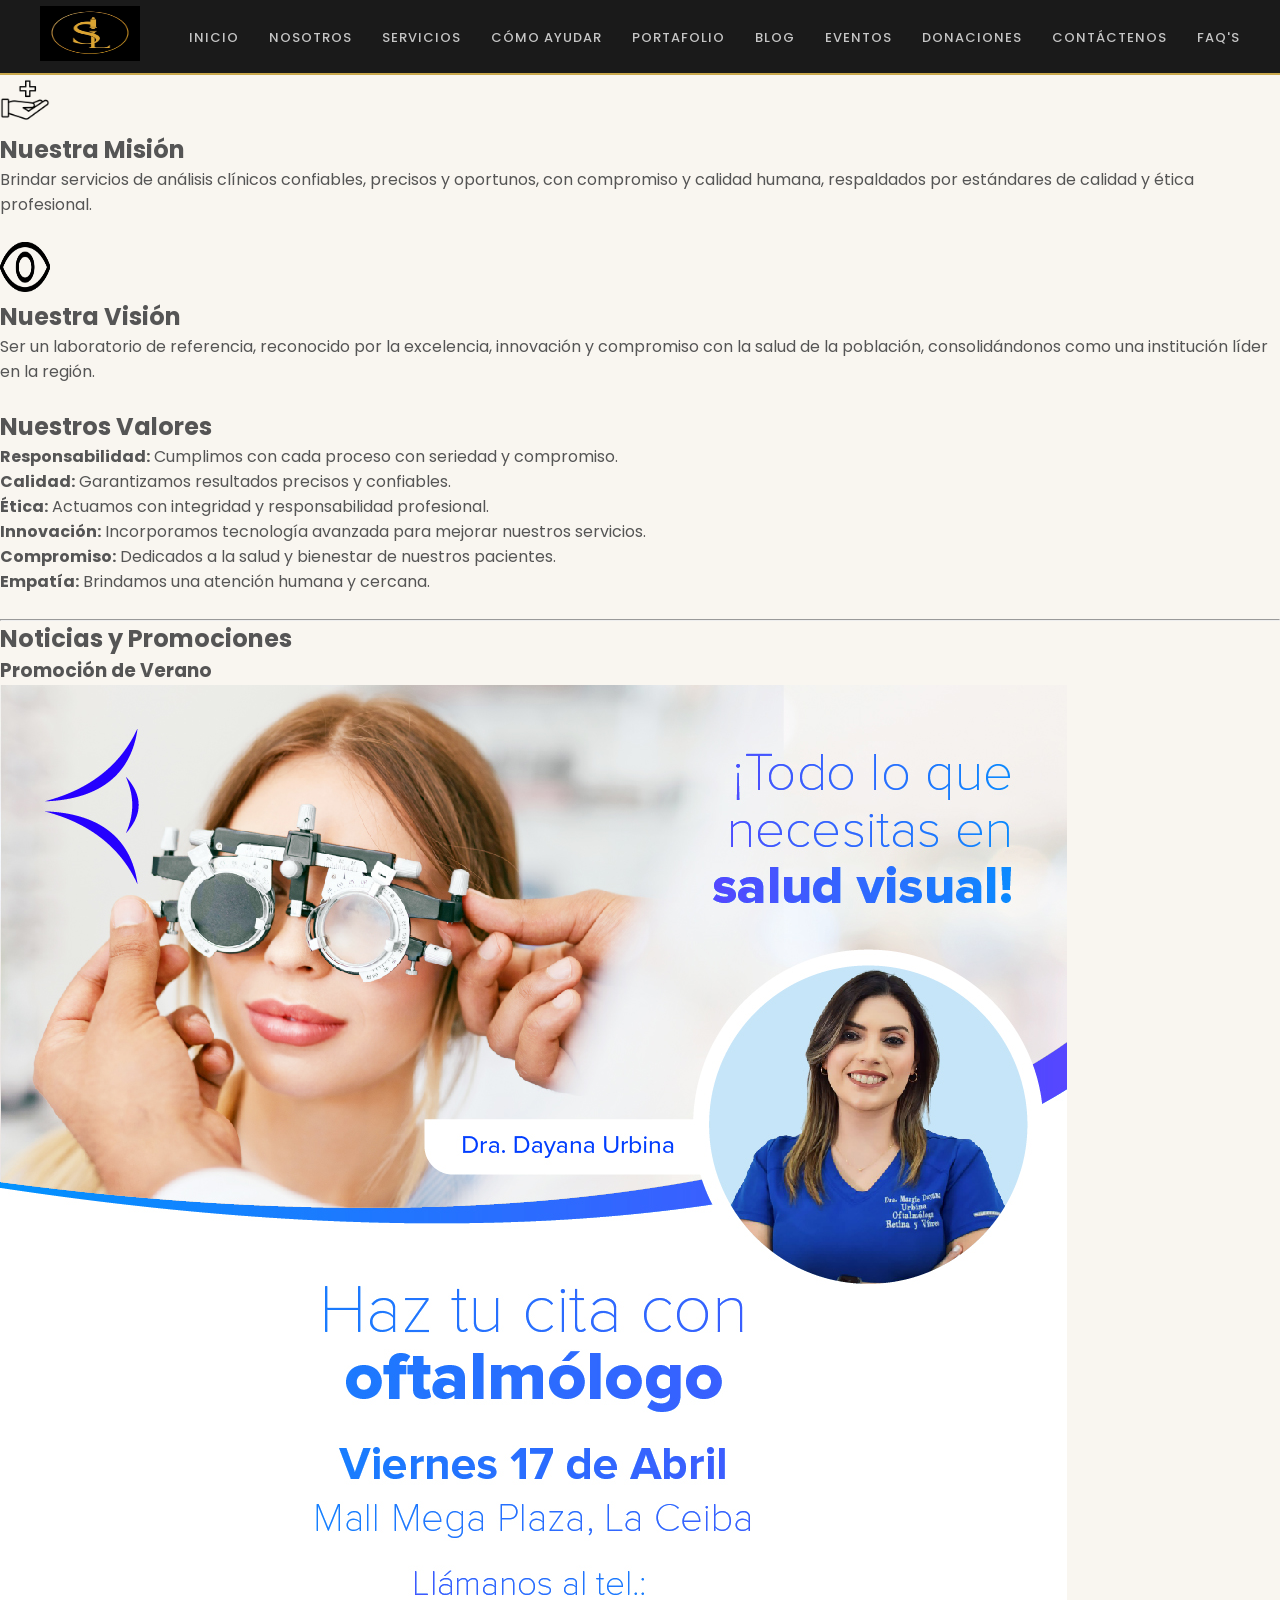
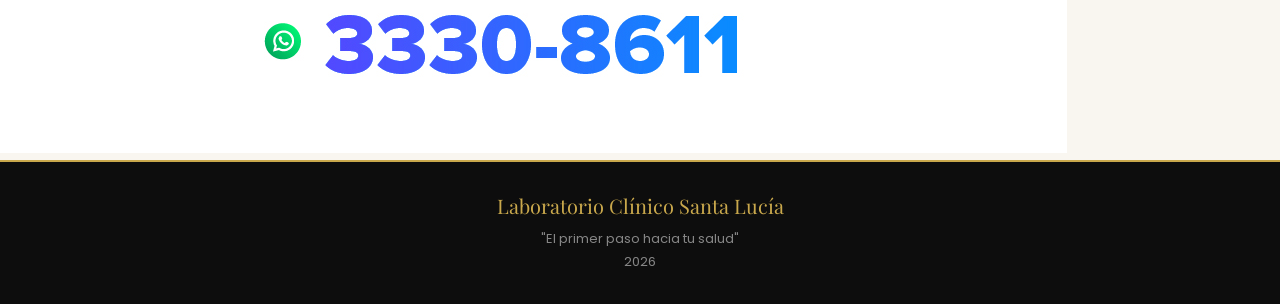
==== commit 558db884: "Agregar valores" ====
--- a/index.html
+++ b/index.html
@@ -50,22 +50,35 @@
                 <img src="imgs/mano.png" alt="mision" width="50" height="50">
                 <div>
                     <h2>Nuestra Misión</h2> 
-                    <p>Brindar salud ocular integral de calidad y excelencia a nuestros 
-                    pacientes y clientes, poniendo a su disposición la mejor atención médica
-                    y servicios oftálmicos.</p>
+                    <p>Brindar servicios de análisis clínicos confiables, precisos y oportunos, 
+                    con compromiso y calidad humana, respaldados por estándares de calidad 
+                    y ética profesional.</p>
                 </div>
-            </div>
+            </div><br>
 
             <div class="bloque-mision-vision">
                 <img src="imgs/ojo.png" alt="Ojo" width="50" height="50">
                 <div>
                     <h2>Nuestra Visión</h2>
-                    <p>Ser el hospital con el mejor personal especializado poniendo a la disposición
-                    de la sociedad hondureña los últimos avances científicos y tecnológicos, brindando 
-                    atención personalizada a cada uno de nuestros pacientes y clientes.</p>
+                    <p>Ser un laboratorio de referencia, reconocido por la excelencia, innovación y compromiso
+                       con la salud de la población, consolidándonos como una institución líder en la región.</p>
+                </div>
+            </div><br>  
+
+            <div>
+                <div>
+                    <h2>Nuestros Valores</h2>
+                    <ul>
+                        <li><strong>Responsabilidad:</strong> Cumplimos con cada proceso con seriedad y compromiso.</li>
+                        <li><strong>Calidad:</strong> Garantizamos resultados precisos y confiables.</li>
+                        <li><strong>Ética:</strong> Actuamos con integridad y responsabilidad profesional.</li>
+                        <li><strong>Innovación:</strong> Incorporamos tecnología avanzada para mejorar nuestros servicios.</li>
+                        <li><strong>Compromiso:</strong> Dedicados a la salud y bienestar de nuestros pacientes.</li>
+                        <li><strong>Empatía:</strong> Brindamos una atención humana y cercana.</li>
+                    </ul>
                 </div>
             </div>
-        </section>
+        </section><br>
 
         <section class="text-center">
             <hr> <h2>Noticias y Promociones</h2>
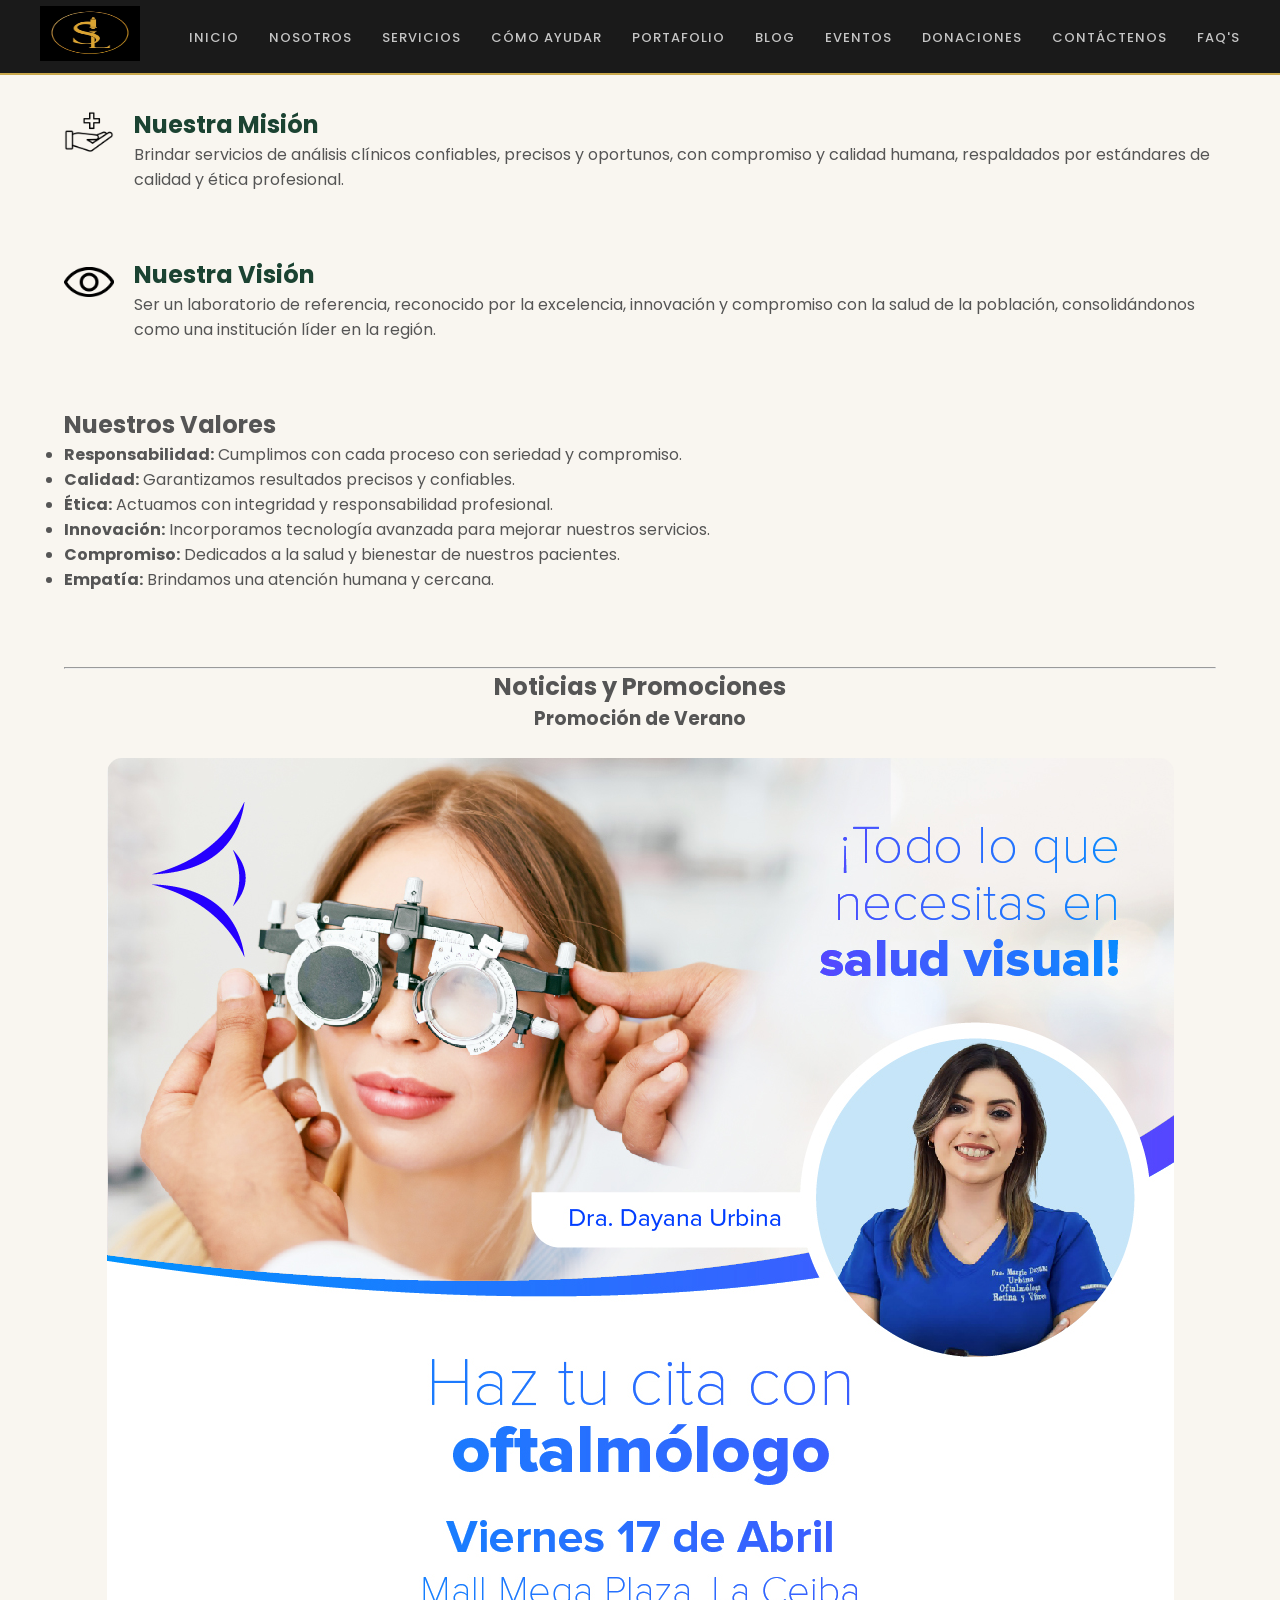
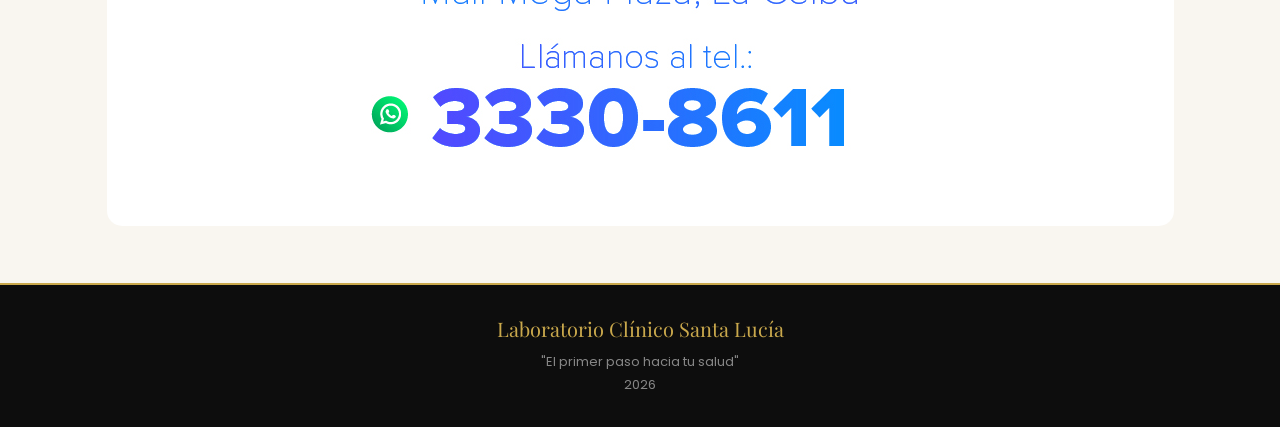
==== commit 62e752a4: "Renderizar imagenes" ====
--- a/index.html
+++ b/index.html
@@ -7,6 +7,64 @@
     <title>Inicio - Laboratorio Clínico Santa Lucía</title>
     <link rel="stylesheet" href="estilo/estilo.css">
     <script src="javascript/java.js"></script>
+<style>
+    /* 1. Contenedor principal: Separa del borde y centra */
+    .container {
+        width: 90%;
+        max-width: 1180px;
+        margin: 0 auto; /* Centra el bloque entero */
+        padding: 2rem 0;
+    }
+
+    /* 2. Renderizado de Misión y Visión a la par */
+    .bloque-mision-vision {
+        display: flex;
+        align-items: flex-start; /* Alinea imagen con el inicio del título */
+        gap: 20px;               /* Espacio entre la imagen y las palabras */
+        margin-bottom: 40px;
+        text-align: left;
+    }
+
+    /* Control de dimensiones para que la imagen no se desborde */
+    .bloque-mision-vision img {
+        flex-shrink: 0; 
+        object-fit: contain; /* Asegura que la imagen no se deforme al renderizar */
+        border-radius: 10px;
+    }
+
+    .bloque-mision-vision h2 {
+        margin-top: 0; /* Quita el espacio superior para alinear con la imagen */
+        color: var(--color-verde);
+    }
+
+    /* 3. Centrado y renderizado de la sección de noticias */
+    .text-center {
+        text-align: center;
+        margin-top: 50px;
+    }
+
+    .img-promocion {
+        display: block;
+        margin: 25px auto;   /* Centra la imagen horizontalmente */
+        max-width: 100%;     /* Evita que se salga de la pantalla en móviles */
+        height: auto;        /* Mantiene la proporción original */
+        border-radius: 15px;
+        box-shadow: var(--sombra-media);
+    }
+
+    /* Estilo para la lista de valores */
+    .seccion-valores {
+        padding: 25px;
+        background-color: #fff;
+        border-radius: 12px;
+        box-shadow: var(--sombra-suave);
+    }
+    
+    .seccion-valores ul {
+        list-style-position: inside;
+        padding: 0;
+    }
+</style>
 
 
 </head>
@@ -63,7 +121,8 @@
                     <p>Ser un laboratorio de referencia, reconocido por la excelencia, innovación y compromiso
                        con la salud de la población, consolidándonos como una institución líder en la región.</p>
                 </div>
-            </div><br>  
+            </div><br>
+            
 
             <div>
                 <div>
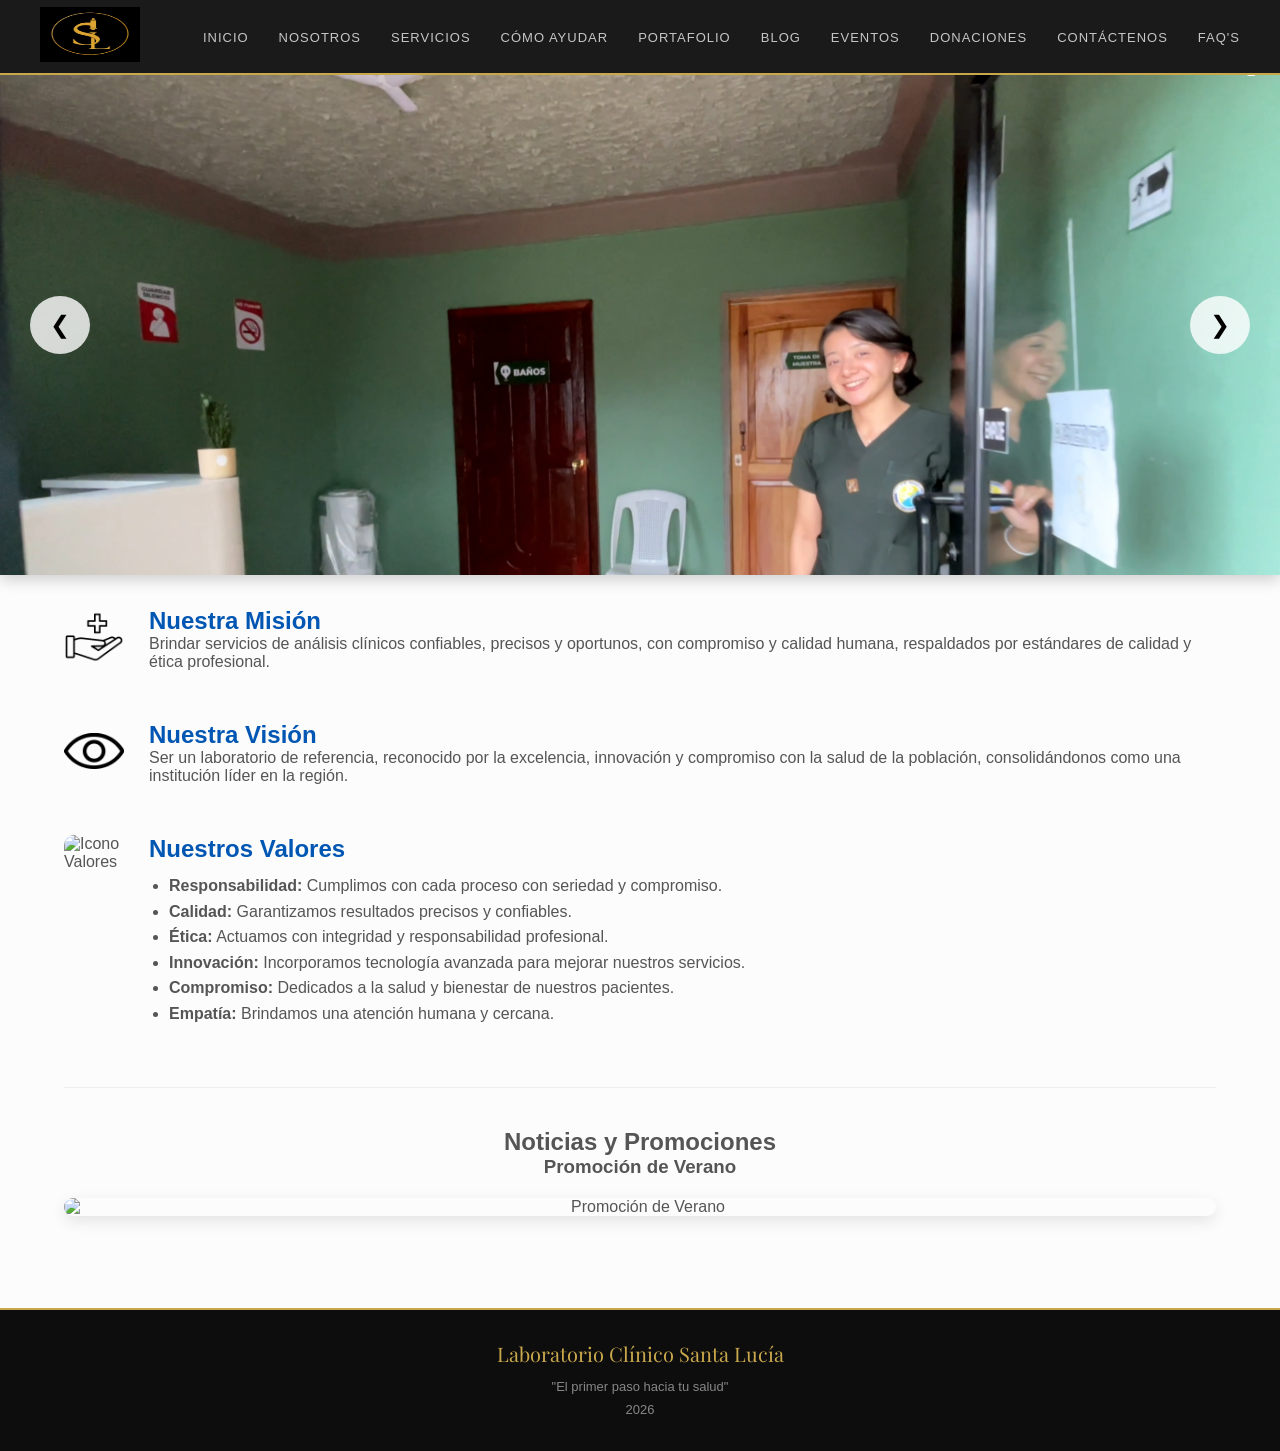
==== commit e4b17803: "Nuevas incorporaciones y cambios Added carousel functionality and improved styling." ====
--- a/index.html
+++ b/index.html
@@ -7,66 +7,139 @@
     <title>Inicio - Laboratorio Clínico Santa Lucía</title>
     <link rel="stylesheet" href="estilo/estilo.css">
     <script src="javascript/java.js"></script>
-<style>
-    /* 1. Contenedor principal: Separa del borde y centra */
-    .container {
-        width: 90%;
-        max-width: 1180px;
-        margin: 0 auto; /* Centra el bloque entero */
-        padding: 2rem 0;
-    }
-
-    /* 2. Renderizado de Misión y Visión a la par */
-    .bloque-mision-vision {
-        display: flex;
-        align-items: flex-start; /* Alinea imagen con el inicio del título */
-        gap: 20px;               /* Espacio entre la imagen y las palabras */
-        margin-bottom: 40px;
-        text-align: left;
-    }
-
-    /* Control de dimensiones para que la imagen no se desborde */
-    .bloque-mision-vision img {
-        flex-shrink: 0; 
-        object-fit: contain; /* Asegura que la imagen no se deforme al renderizar */
-        border-radius: 10px;
-    }
-
-    .bloque-mision-vision h2 {
-        margin-top: 0; /* Quita el espacio superior para alinear con la imagen */
-        color: var(--color-verde);
-    }
-
-    /* 3. Centrado y renderizado de la sección de noticias */
-    .text-center {
-        text-align: center;
-        margin-top: 50px;
-    }
-
-    .img-promocion {
-        display: block;
-        margin: 25px auto;   /* Centra la imagen horizontalmente */
-        max-width: 100%;     /* Evita que se salga de la pantalla en móviles */
-        height: auto;        /* Mantiene la proporción original */
-        border-radius: 15px;
-        box-shadow: var(--sombra-media);
-    }
-
-    /* Estilo para la lista de valores */
-    .seccion-valores {
-        padding: 25px;
-        background-color: #fff;
-        border-radius: 12px;
-        box-shadow: var(--sombra-suave);
-    }
-    
-    .seccion-valores ul {
-        list-style-position: inside;
-        padding: 0;
-    }
-</style>
-
-
+    <script src="javascript/carusel.js"></script>
+    <style>
+        /* --- ESTILOS GENERALES Y CONTENEDOR --- */
+        body {
+            margin: 0;
+            padding: 0;
+            font-family: Arial, sans-serif;
+            background-color: #fcfcfc;
+        }
+
+        .container {
+            width: 90%;
+            max-width: 1180px;
+            margin: 0 auto; 
+            padding: 2rem 0;
+        }
+
+        /* --- CARRUSEL FULL-WIDTH (BORDE A BORDE) --- */
+        .carousel-container {
+            position: relative;
+            width: 100%;       /* Ocupa todo el ancho de la pantalla */
+            height: 500px;     /* Altura imponente */
+            margin: 0;         /* Sin márgenes para tocar los bordes */
+            overflow: hidden;
+            background-color: #000;
+            box-shadow: 0 4px 15px rgba(0,0,0,0.2);
+        }
+
+        .carousel-item {
+            display: none;
+            width: 100%;
+            height: 100%;
+            position: relative;
+            animation: fade 0.8s ease-in-out;
+        }
+
+        .carousel-item img {
+            width: 100%;
+            height: 100%;
+            object-fit: cover; /* Evita que las fotos se deformen */
+        }
+
+        .carousel-item.active {
+            display: block;
+        }
+
+        .caption {
+            position: absolute;
+            bottom: 30px;
+            left: 50%;
+            transform: translateX(-50%);
+            background: rgba(0, 0, 0, 0.6);
+            color: white;
+            padding: 12px 30px;
+            border-radius: 50px;
+            font-size: 1.3rem;
+            backdrop-filter: blur(5px);
+        }
+
+        .prev, .next {
+            position: absolute;
+            top: 50%;
+            transform: translateY(-50%);
+            background: rgba(255, 255, 255, 0.8);
+            border: none;
+            padding: 15px 20px;
+            cursor: pointer;
+            font-size: 24px;
+            border-radius: 50%;
+            transition: 0.3s;
+            z-index: 10;
+        }
+
+        .prev { left: 30px; }
+        .next { right: 30px; }
+        .prev:hover, .next:hover { background: white; scale: 1.1; }
+
+        @keyframes fade {
+            from { opacity: 0.5; }
+            to { opacity: 1; }
+        }
+
+        /* --- SECCIONES DE TEXTO (MISIÓN, VISIÓN, VALORES) --- */
+        .bloque-mision-vision {
+            display: flex;
+            align-items: flex-start; 
+            gap: 25px;               
+            margin-bottom: 50px;
+            text-align: left;
+        }
+
+        .bloque-mision-vision img {
+            flex-shrink: 0; 
+            object-fit: contain; 
+            border-radius: 10px;
+            width: 60px; 
+            height: 60px;
+        }
+
+        .bloque-mision-vision h2 {
+            margin-top: 0; 
+            color: #0056b3; /* Color distintivo para títulos */
+        }
+
+        .bloque-mision-vision ul {
+            margin: 10px 0 0 20px;
+            padding: 0;
+            line-height: 1.6;
+        }
+
+        /* --- SECCIÓN PROMOCIÓN --- */
+        .text-center {
+            text-align: center;
+            margin-top: 60px;
+            padding-bottom: 40px;
+        }
+
+        .img-promocion {
+            max-width: 100%;
+            height: auto;
+            display: block;
+            margin: 20px auto;
+            border-radius: 15px;
+            box-shadow: 0 5px 15px rgba(0,0,0,0.1);
+        }
+
+        hr {
+            border: 0;
+            height: 1px;
+            background: #eee;
+            margin-bottom: 40px;
+        }
+    </style>
 </head>
 <body>
   
@@ -98,33 +171,49 @@
             </ul>
         </nav>
     </header>
-   
-   
-<main>
-    <div class="container section">
-        
-        <section>
+
+    <main>
+        <section class="carousel-container">
+            <div class="carousel-slide">
+                <div class="carousel-item active">
+                    <img src="imgs/Recepcion.png" alt="Recepción Laboratorio Santa Lucía">
+                    <div class="caption">Nuestras Instalaciones</div>
+                </div>
+                <div class="carousel-item">
+                    <img src="imgs/Sanguinea.jpeg" alt="Laboratorio Química Sanguínea">
+                    <div class="caption">Tecnología de Avanzada</div>
+                </div>
+                <div class="carousel-item">
+                    <img src="imgs/Deteccion.jpeg" alt="Pruebas de Detección">
+                    <div class="caption">Resultados Confiables</div>
+                </div>
+                
+            </div>
+
+            <button class="prev" onclick="moveSlide(-1)">&#10094;</button>
+            <button class="next" onclick="moveSlide(1)">&#10095;</button>
+        </section>
+
+        <div class="container">
+            
             <div class="bloque-mision-vision">
-                <img src="imgs/mano.png" alt="mision" width="50" height="50">
+                <img src="imgs/mano.png" alt="Icono Misión">
                 <div>
                     <h2>Nuestra Misión</h2> 
-                    <p>Brindar servicios de análisis clínicos confiables, precisos y oportunos, 
-                    con compromiso y calidad humana, respaldados por estándares de calidad 
-                    y ética profesional.</p>
-                </div>
-            </div><br>
+                    <p>Brindar servicios de análisis clínicos confiables, precisos y oportunos, con compromiso y calidad humana, respaldados por estándares de calidad y ética profesional.</p>
+                </div>
+            </div>
 
             <div class="bloque-mision-vision">
-                <img src="imgs/ojo.png" alt="Ojo" width="50" height="50">
+                <img src="imgs/ojo.png" alt="Icono Visión">
                 <div>
                     <h2>Nuestra Visión</h2>
-                    <p>Ser un laboratorio de referencia, reconocido por la excelencia, innovación y compromiso
-                       con la salud de la población, consolidándonos como una institución líder en la región.</p>
-                </div>
-            </div><br>
-            
-
-            <div>
+                    <p>Ser un laboratorio de referencia, reconocido por la excelencia, innovación y compromiso con la salud de la población, consolidándonos como una institución líder en la región.</p>
+                </div>
+            </div>
+
+            <div class="bloque-mision-vision">
+                <img src="imgs/balanza.png" alt="Icono Valores">
                 <div>
                     <h2>Nuestros Valores</h2>
                     <ul>
@@ -137,23 +226,24 @@
                     </ul>
                 </div>
             </div>
-        </section><br>
-
-        <section class="text-center">
-            <hr> <h2>Noticias y Promociones</h2>
-            <article>
-                <h3>Promoción de Verano</h3>
-                <img src="imgs/promocion.jpg" alt="Promoción de Verano" class="img-promocion">
-            </article>
-        </section>
-
-    </div>
-</main>
+
+            <section class="text-center">
+                <hr>
+                <h2>Noticias y Promociones</h2>
+                <article>
+                    <h3>Promoción de Verano</h3>
+                    <img src="imgs/promocion.jpeg" alt="Promoción de Verano" class="img-promocion">
+                </article>
+            </section>
+
+        </div>
+    </main>
+
     <footer class="pie-pagina">
-    <div class="nombre-lab">Laboratorio Clínico Santa Lucía</div>
-    <p>"El primer paso hacia tu salud"</p>
-    <p>2026</p>
-  </footer>
+        <div class="nombre-lab">Laboratorio Clínico Santa Lucía</div>
+        <p>"El primer paso hacia tu salud"</p>
+        <p>2026</p>
+    </footer>
 
 </body>
 </html>
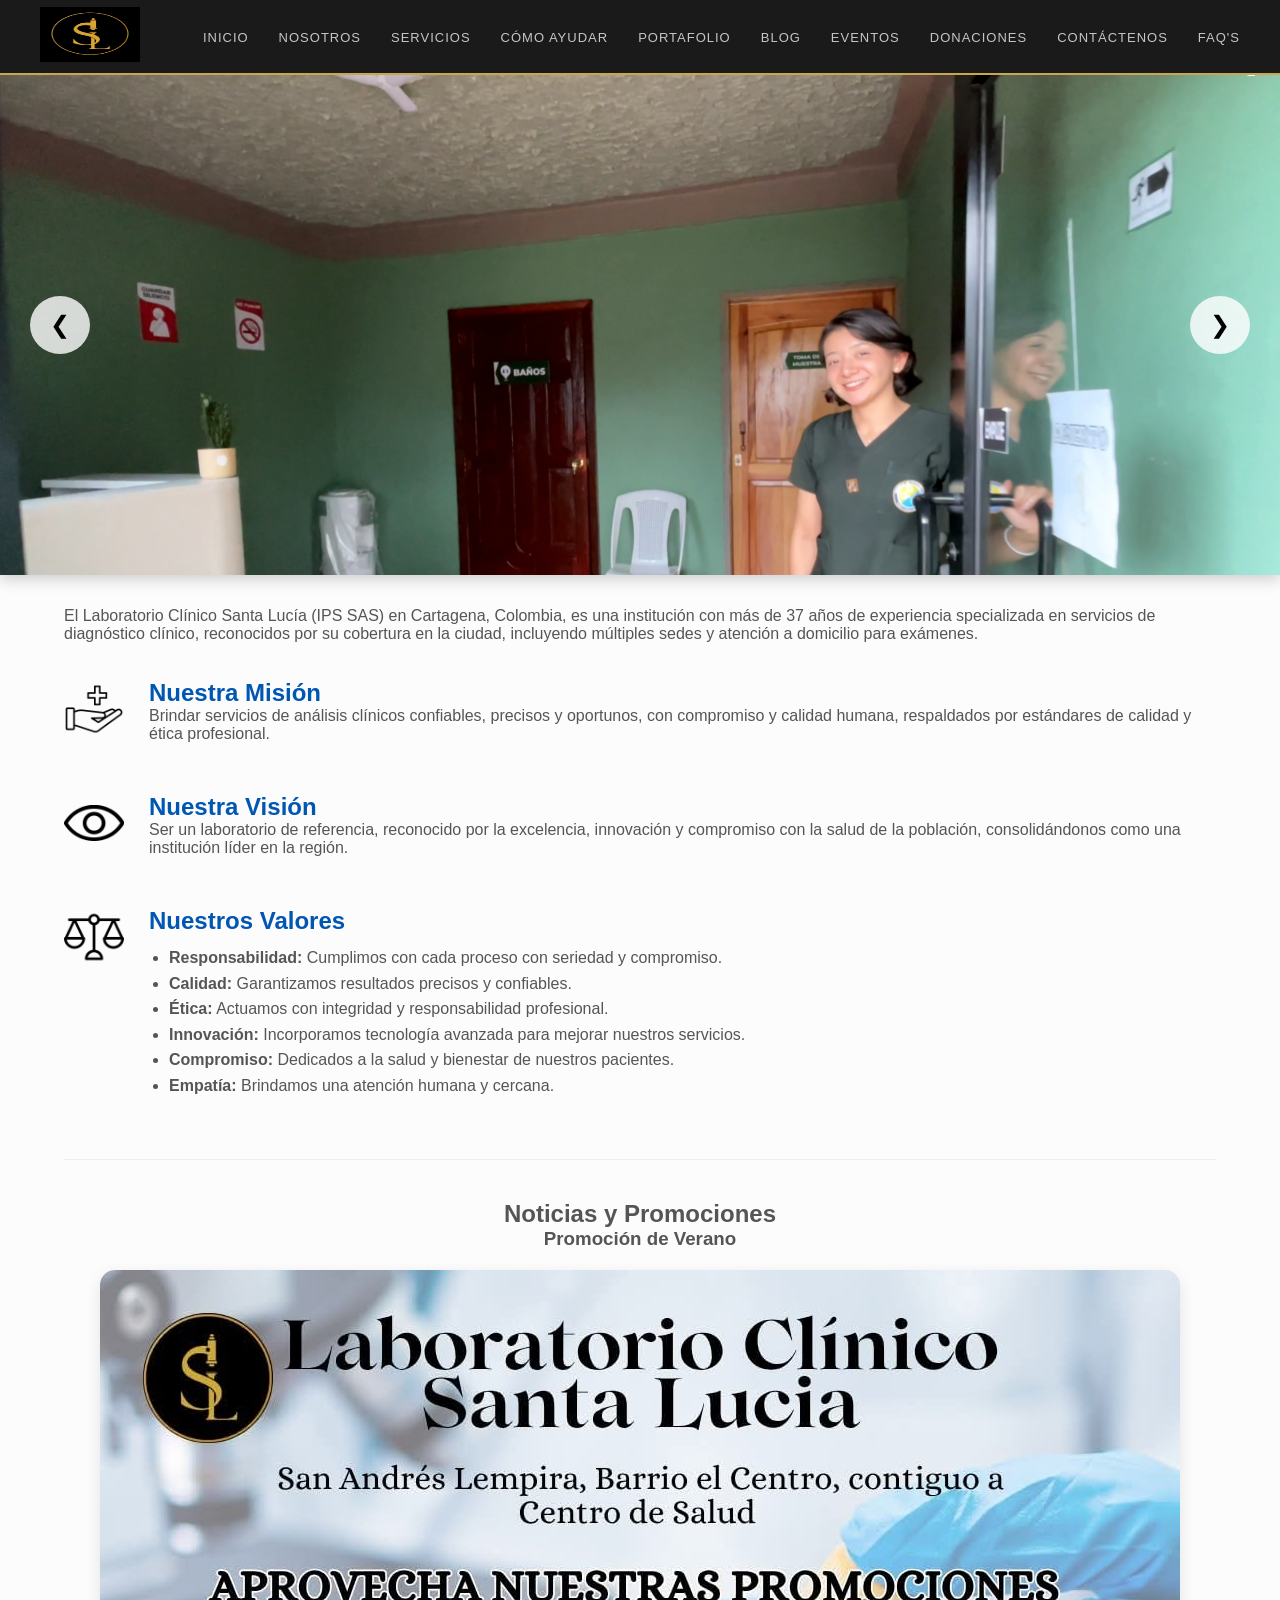
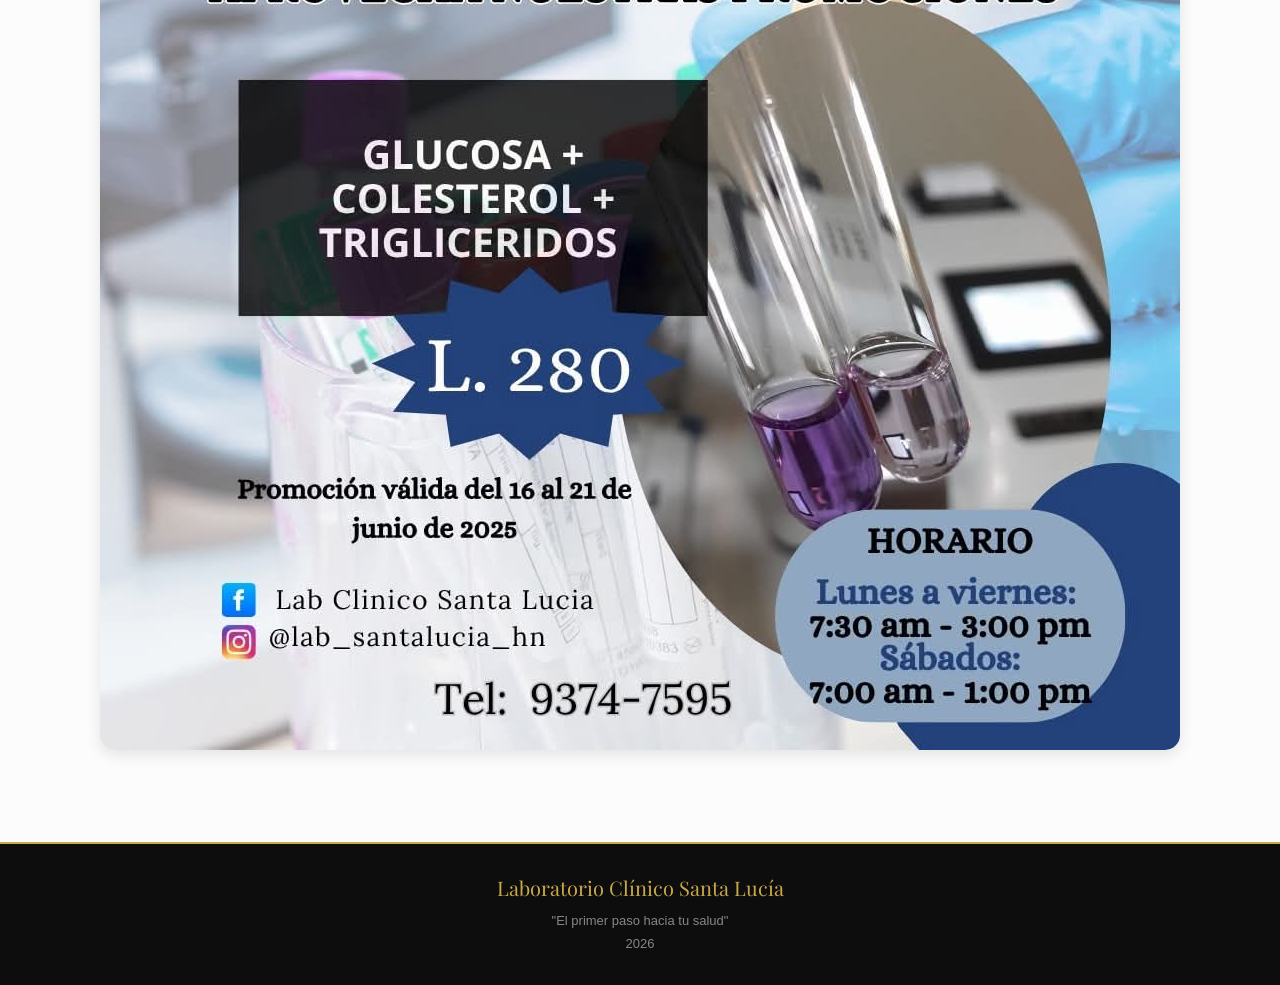
==== commit 48e487fa: "Agregar description" ====
--- a/index.html
+++ b/index.html
@@ -196,6 +196,10 @@
 
         <div class="container">
             
+            <p>El Laboratorio Clínico Santa Lucía (IPS SAS) en Cartagena, Colombia, es una institución con más de 37 años 
+               de experiencia specializada en servicios de diagnóstico clínico, 
+               reconocidos por su cobertura en la ciudad, incluyendo múltiples sedes y atención a domicilio para exámenes.
+            </p><br><br>
             <div class="bloque-mision-vision">
                 <img src="imgs/mano.png" alt="Icono Misión">
                 <div>
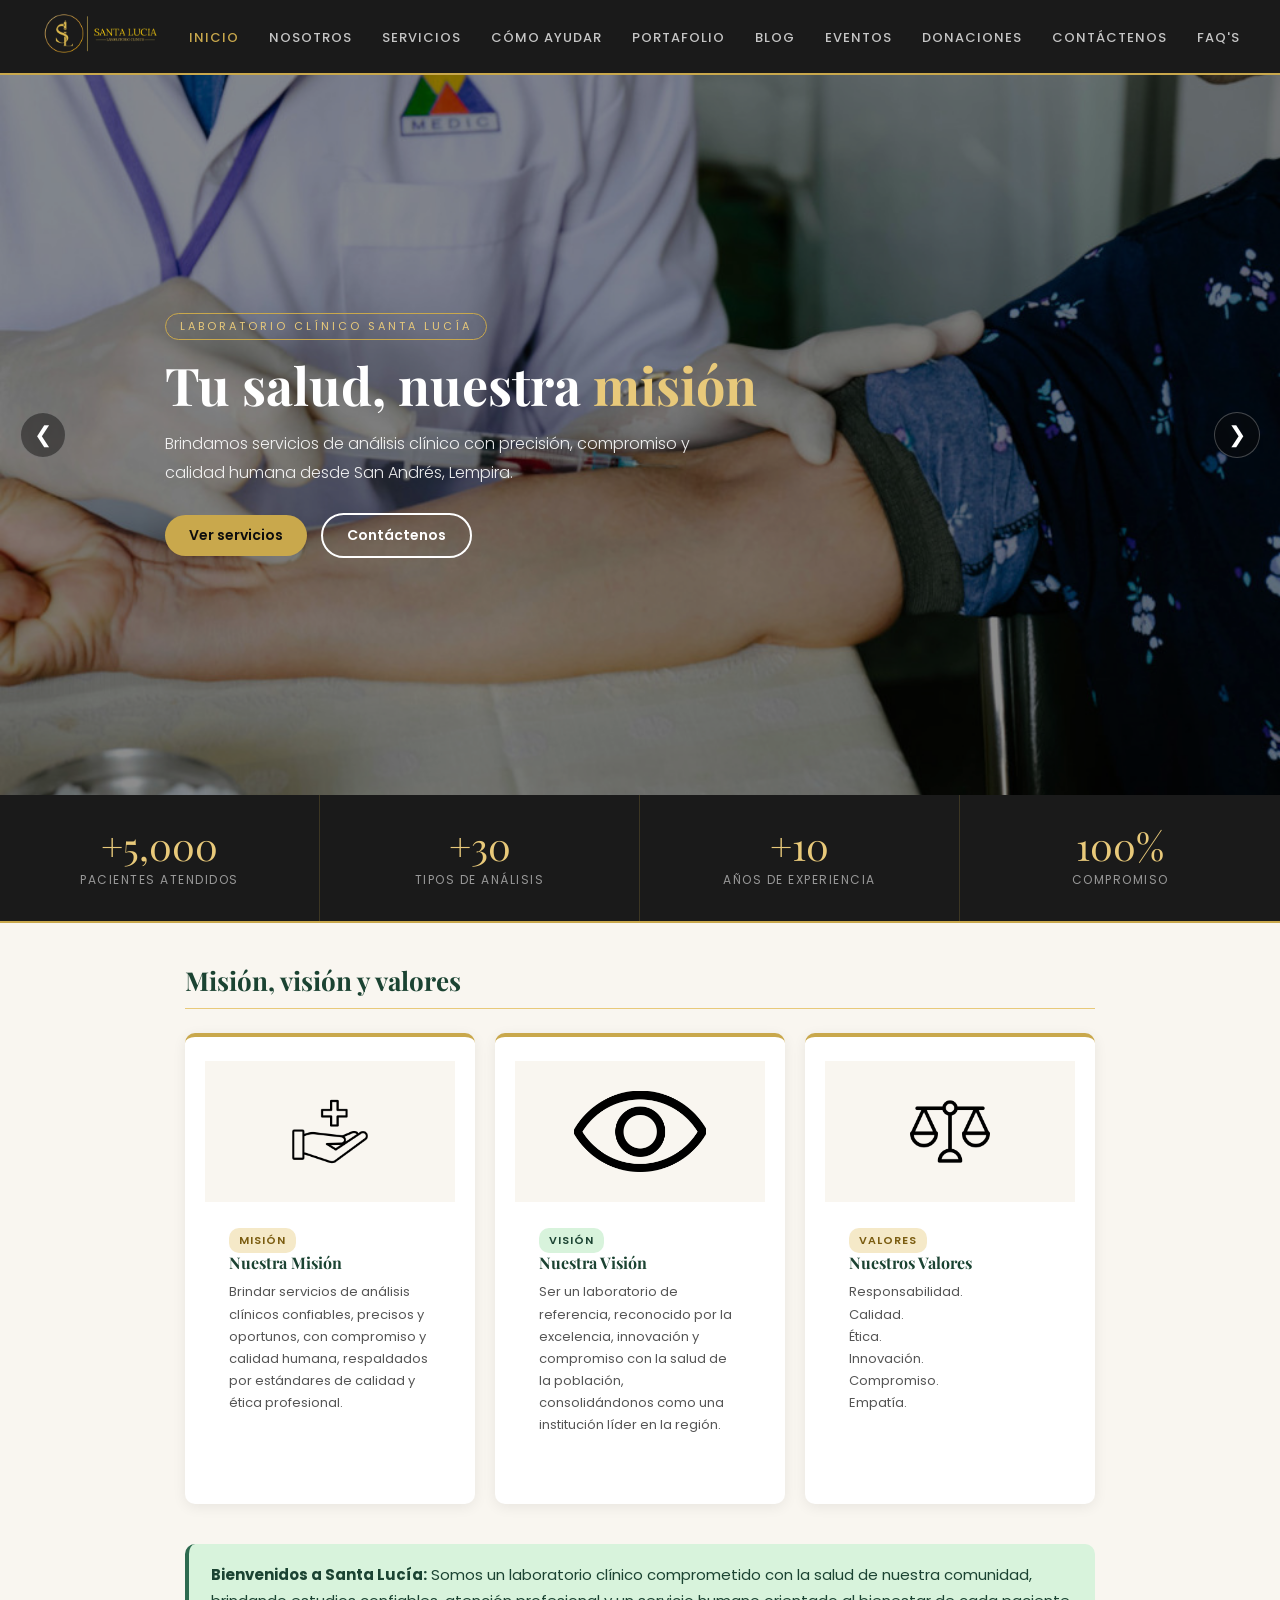
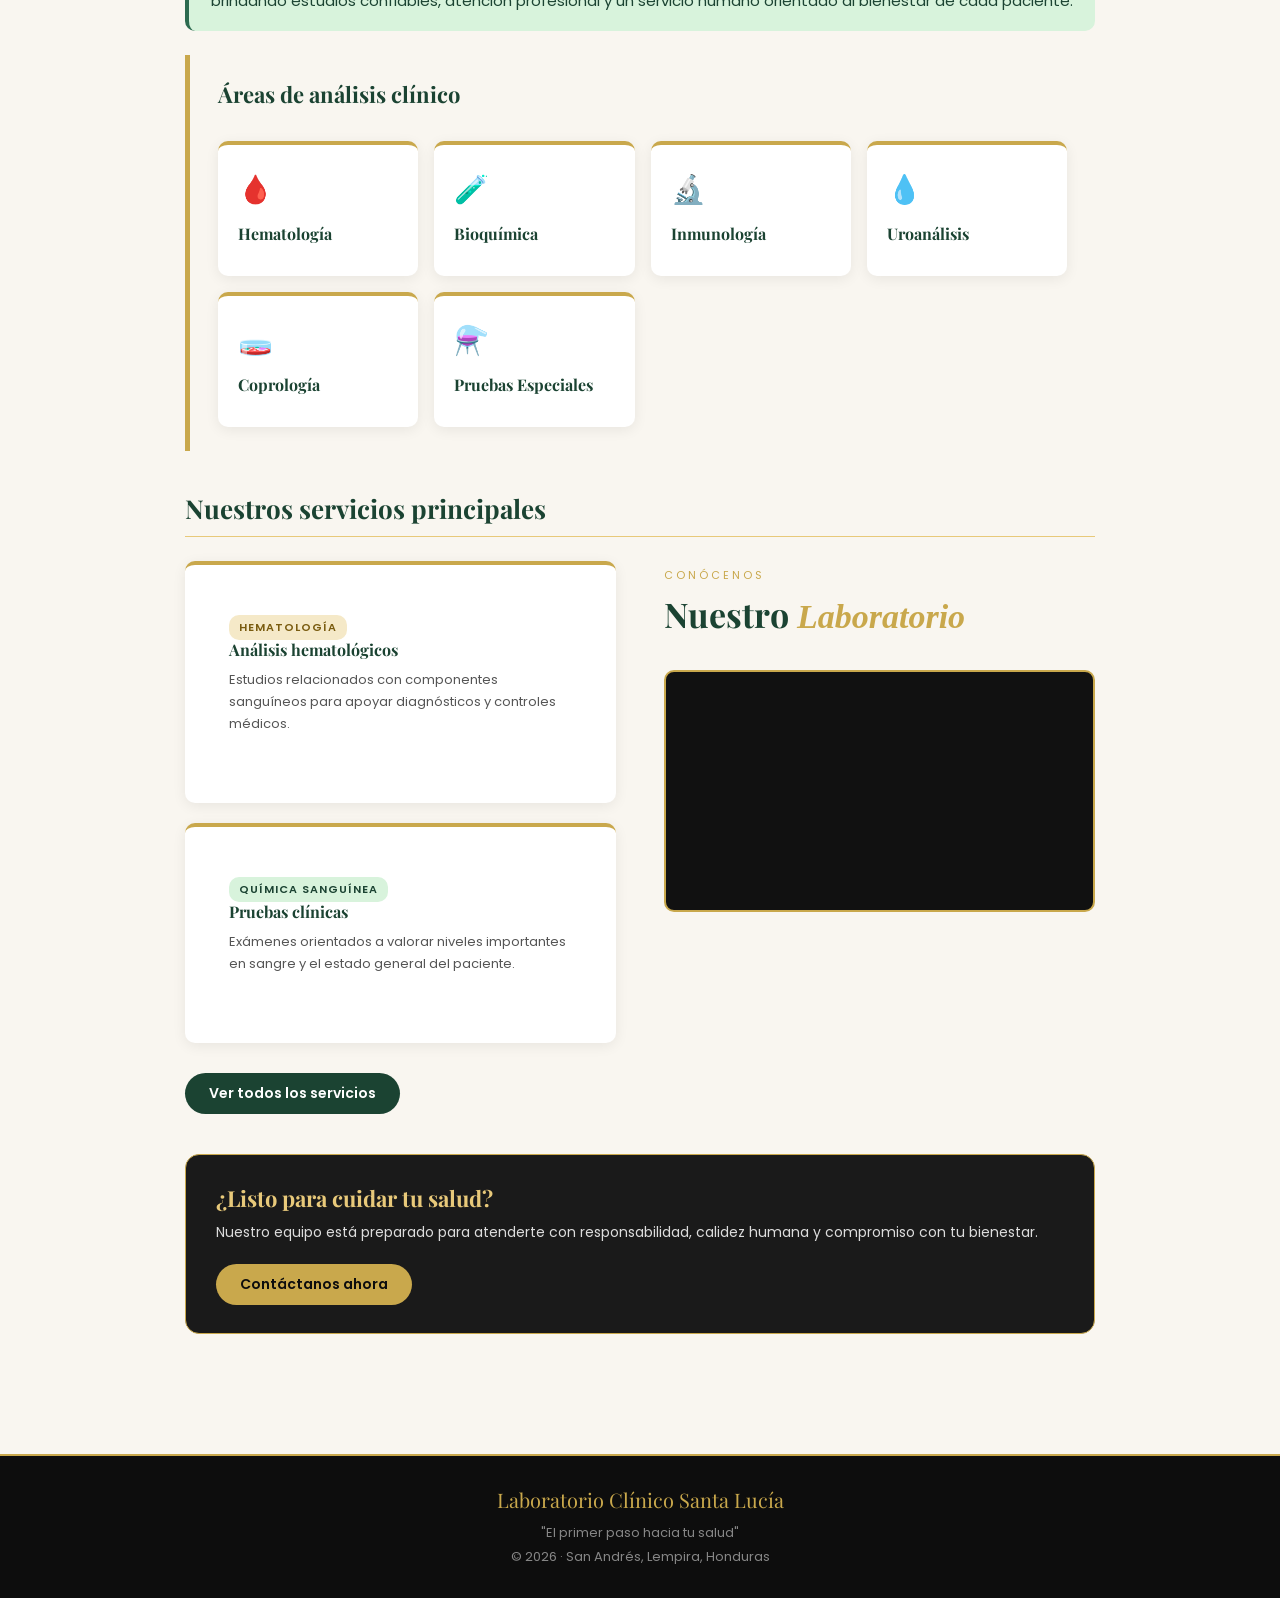
==== commit 8dafb36e: "Modificacion archivos" ====
--- a/index.html
+++ b/index.html
@@ -1,253 +1,288 @@
 <!DOCTYPE html>
 <html lang="es">
 <head>
-    <meta charset="UTF-8">
-    <meta name="viewport" content="width=device-width, initial-scale=1.0">
-    <meta name="description" content="Laboratorio Clínico Santa Lucía - Excelencia en análisis clínicos.">
-    <title>Inicio - Laboratorio Clínico Santa Lucía</title>
-    <link rel="stylesheet" href="estilo/estilo.css">
-    <script src="javascript/java.js"></script>
-    <script src="javascript/carusel.js"></script>
-    <style>
-        /* --- ESTILOS GENERALES Y CONTENEDOR --- */
-        body {
-            margin: 0;
-            padding: 0;
-            font-family: Arial, sans-serif;
-            background-color: #fcfcfc;
-        }
-
-        .container {
-            width: 90%;
-            max-width: 1180px;
-            margin: 0 auto; 
-            padding: 2rem 0;
-        }
-
-        /* --- CARRUSEL FULL-WIDTH (BORDE A BORDE) --- */
-        .carousel-container {
-            position: relative;
-            width: 100%;       /* Ocupa todo el ancho de la pantalla */
-            height: 500px;     /* Altura imponente */
-            margin: 0;         /* Sin márgenes para tocar los bordes */
-            overflow: hidden;
-            background-color: #000;
-            box-shadow: 0 4px 15px rgba(0,0,0,0.2);
-        }
-
-        .carousel-item {
-            display: none;
-            width: 100%;
-            height: 100%;
-            position: relative;
-            animation: fade 0.8s ease-in-out;
-        }
-
-        .carousel-item img {
-            width: 100%;
-            height: 100%;
-            object-fit: cover; /* Evita que las fotos se deformen */
-        }
-
-        .carousel-item.active {
-            display: block;
-        }
-
-        .caption {
-            position: absolute;
-            bottom: 30px;
-            left: 50%;
-            transform: translateX(-50%);
-            background: rgba(0, 0, 0, 0.6);
-            color: white;
-            padding: 12px 30px;
-            border-radius: 50px;
-            font-size: 1.3rem;
-            backdrop-filter: blur(5px);
-        }
-
-        .prev, .next {
-            position: absolute;
-            top: 50%;
-            transform: translateY(-50%);
-            background: rgba(255, 255, 255, 0.8);
-            border: none;
-            padding: 15px 20px;
-            cursor: pointer;
-            font-size: 24px;
-            border-radius: 50%;
-            transition: 0.3s;
-            z-index: 10;
-        }
-
-        .prev { left: 30px; }
-        .next { right: 30px; }
-        .prev:hover, .next:hover { background: white; scale: 1.1; }
-
-        @keyframes fade {
-            from { opacity: 0.5; }
-            to { opacity: 1; }
-        }
-
-        /* --- SECCIONES DE TEXTO (MISIÓN, VISIÓN, VALORES) --- */
-        .bloque-mision-vision {
-            display: flex;
-            align-items: flex-start; 
-            gap: 25px;               
-            margin-bottom: 50px;
-            text-align: left;
-        }
-
-        .bloque-mision-vision img {
-            flex-shrink: 0; 
-            object-fit: contain; 
-            border-radius: 10px;
-            width: 60px; 
-            height: 60px;
-        }
-
-        .bloque-mision-vision h2 {
-            margin-top: 0; 
-            color: #0056b3; /* Color distintivo para títulos */
-        }
-
-        .bloque-mision-vision ul {
-            margin: 10px 0 0 20px;
-            padding: 0;
-            line-height: 1.6;
-        }
-
-        /* --- SECCIÓN PROMOCIÓN --- */
-        .text-center {
-            text-align: center;
-            margin-top: 60px;
-            padding-bottom: 40px;
-        }
-
-        .img-promocion {
-            max-width: 100%;
-            height: auto;
-            display: block;
-            margin: 20px auto;
-            border-radius: 15px;
-            box-shadow: 0 5px 15px rgba(0,0,0,0.1);
-        }
-
-        hr {
-            border: 0;
-            height: 1px;
-            background: #eee;
-            margin-bottom: 40px;
-        }
-    </style>
+    <meta charset="UTF-8" />
+    <meta name="viewport" content="width=device-width, initial-scale=1.0" />
+    <title>Inicio | Laboratorio Clínico Santa Lucía</title>
+    <link rel="stylesheet" href="estilo/estilo.css" />
+    <script defer src="javascript/java.js"></script>
+    <script defer src="javascript/carusel.js"></script>
 </head>
 <body>
-  
-    <header class="header">
-        <nav class="barra-nav">
-            <div>
-                <div class="hamburger-buttons" id="btn-menu">
-                    <div></div>
-                    <div></div>
-                    <div></div>
-                </div>
-            </div>
-            <div class="logo-nav">
-                <a href="index.html">
-                    <img src="imgs/logo.jpeg" alt="Logo Laboratorio Santa Lucía" width="100px" height="100px" />
-                </a>
-            </div>
-            <ul class="menu-nav" id="menu">
-                <li><a href="index.html">Inicio</a></li>
-                <li><a href="nosotros.html">Nosotros</a></li>
-                <li><a href="servicios.html">Servicios</a></li>
-                <li><a href="ayudar.html">Cómo Ayudar</a></li>
-                <li><a href="galeria.html">Portafolio</a></li>
-                <li><a href="blog.html">Blog</a></li>
-                <li><a href="eventos.html">Eventos</a></li>
-                <li><a href="donaciones.html">Donaciones</a></li>
-                <li><a href="contacto.html">Contáctenos</a></li>
-                <li><a href="fpreguntas.html">FAQ's</a></li>
-            </ul>
-        </nav>
-    </header>
-
-    <main>
-        <section class="carousel-container">
-            <div class="carousel-slide">
-                <div class="carousel-item active">
-                    <img src="imgs/Recepcion.png" alt="Recepción Laboratorio Santa Lucía">
-                    <div class="caption">Nuestras Instalaciones</div>
-                </div>
-                <div class="carousel-item">
-                    <img src="imgs/Sanguinea.jpeg" alt="Laboratorio Química Sanguínea">
-                    <div class="caption">Tecnología de Avanzada</div>
-                </div>
-                <div class="carousel-item">
-                    <img src="imgs/Deteccion.jpeg" alt="Pruebas de Detección">
-                    <div class="caption">Resultados Confiables</div>
-                </div>
-                
-            </div>
-
-            <button class="prev" onclick="moveSlide(-1)">&#10094;</button>
-            <button class="next" onclick="moveSlide(1)">&#10095;</button>
+
+<header>
+    <nav class="barra-nav">
+    <div>
+        <div class="hamburger-buttons" id="btn-menu">
+        <div></div>
+        <div></div>
+        <div></div>
+        </div>
+    </div>
+
+    <div class="logo-nav">
+        <a href="index.html">
+        <img src="imgs/logo1.png" alt="Logo Laboratorio Santa Lucía" />
+        </a>
+    </div>
+
+    <ul class="menu-nav" id="menu">
+        <li><a href="index.html" class="pagina-activa">Inicio</a></li>
+        <li><a href="nosotros.html">Nosotros</a></li>
+        <li><a href="servicios.html">Servicios</a></li>
+        <li><a href="ayudar.html">Cómo Ayudar</a></li>
+        <li><a href="galeria.html">Portafolio</a></li>
+        <li><a href="blog.html">Blog</a></li>
+        <li><a href="eventos.html">Eventos</a></li>
+        <li><a href="donaciones.html">Donaciones</a></li>
+        <li><a href="contacto.html">Contáctenos</a></li>
+        <li><a href="fpreguntas.html">FAQ's</a></li>
+    </ul>
+    </nav>
+</header>
+
+<main class="sl-main">
+
+    <section class="carousel-section">
+    <div class="carousel-container">
+
+        <div class="carousel-item active">
+        <img src="imgs/Servicios/Analisis clinicos de rutina.jpg" alt="Imagen Picsum">" alt="Atención clínica profesional">
+        <div class="carousel-overlay">
+            <div class="carousel-content">
+            <span class="etiqueta-hero">Laboratorio Clínico Santa Lucía</span>
+            <h1>Tu salud, nuestra <span>misión</span></h1>
+            <p>
+                Brindamos servicios de análisis clínico con precisión, compromiso y calidad humana
+                desde San Andrés, Lempira.
+            </p>
+            <br>
+            <a href="servicios.html" class="boton boton-dorado">Ver servicios</a>
+            <a href="contacto.html" class="boton boton-borde-blanco">Contáctenos</a>
+            </div>
+        </div>
+        </div>
+
+        <div class="carousel-item">
+        <img src="imgs/Servicios/Pruebas especiales.jpg" alt="Imagen Picsum">" alt="Atención clínica profesional">
+        
+        <div class="carousel-overlay">
+            <div class="carousel-content">
+            <span class="etiqueta-hero">Nuestros Servicios</span>
+            <h1>Resultados <span>confiables</span></h1>
+            <p>
+                Contamos con atención profesional y estudios clínicos orientados al apoyo
+                del diagnóstico y seguimiento médico.
+            </p>
+            <br>
+            <a href="servicios.html" class="boton boton-dorado">Conocer más</a>
+            <a href="galeria.html" class="boton boton-borde-blanco">Ver portafolio</a>
+            </div>
+        </div>
+        </div>
+
+        <div class="carousel-item">
+        <img src="imgs/Galeria/Hematologia.jpeg" alt="Imagen Picsum">" alt="Atención clínica profesional">
+        <div class="carousel-overlay">
+            <div class="carousel-content">
+            <span class="etiqueta-hero">Compromiso con la comunidad</span>
+            <h1>Atención con <span>calidad</span></h1>
+            <p>
+                Trabajamos para brindar a nuestra comunidad un servicio humano, confiable
+                y enfocado en el bienestar de cada paciente.
+            </p>
+            <br>
+            <a href="nosotros.html" class="boton boton-dorado">Conócenos</a>
+            <a href="donaciones.html" class="boton boton-borde-blanco">Donaciones</a>
+            </div>
+        </div>
+        </div>
+
+        <button class="carousel-btn prev" onclick="moveSlide(-1)">&#10094;</button>
+        <button class="carousel-btn next" onclick="moveSlide(1)">&#10095;</button>
+
+    </div>
+    </section>
+
+    <div class="sl-stats">
+    <div class="sl-stat">
+        <span class="sl-stat-number">+5,000</span>
+        <span class="sl-stat-label">Pacientes atendidos</span>
+    </div>
+    <div class="sl-stat">
+        <span class="sl-stat-number">+30</span>
+        <span class="sl-stat-label">Tipos de análisis</span>
+    </div>
+    <div class="sl-stat">
+        <span class="sl-stat-number">+10</span>
+        <span class="sl-stat-label">Años de experiencia</span>
+    </div>
+    <div class="sl-stat">
+        <span class="sl-stat-number">100%</span>
+        <span class="sl-stat-label">Compromiso</span>
+    </div>
+    </div>
+
+    <section class="contenido-principal">
+        <h2 class="titulo-seccion">Misión, visión y valores</h2>
+
+<div class="fila-3">
+
+    <div class="tarjeta sl-card">
+    <img src="imgs/mano.png" alt="Icono Misión" class="sl-card-img" style="object-fit: contain; padding: 30px; background-color: #f9f6f0;">
+    <div class="sl-card-body">
+        <span class="etiqueta etiqueta-dorada">Misión</span>
+        <h3 class="sl-card-title">Nuestra Misión</h3>
+        <p class="sl-card-excerpt">
+        Brindar servicios de análisis clínicos confiables, precisos y oportunos,
+        con compromiso y calidad humana, respaldados por estándares de calidad
+        y ética profesional.
+        </p>
+    </div>
+    </div>
+
+    <div class="tarjeta sl-card">
+    <img src="imgs/ojo.png" alt="Icono Visión" class="sl-card-img" style="object-fit: contain; padding: 30px; background-color: #f9f6f0;">
+    <div class="sl-card-body">
+        <span class="etiqueta etiqueta-verde">Visión</span>
+        <h3 class="sl-card-title">Nuestra Visión</h3>
+        <p class="sl-card-excerpt">
+        Ser un laboratorio de referencia, reconocido por la excelencia,
+        innovación y compromiso con la salud de la población, consolidándonos
+        como una institución líder en la región.
+        </p>
+    </div>
+    </div>
+
+    <div class="tarjeta sl-card">
+    <img src="imgs/balanza.png" alt="Icono Valores" class="sl-card-img" style="object-fit: contain; padding: 30px; background-color: #f9f6f0;">
+    <div class="sl-card-body">
+        <span class="etiqueta etiqueta-dorada">Valores</span>
+        <h3 class="sl-card-title">Nuestros Valores</h3>
+        <p class="sl-card-excerpt">
+        Responsabilidad.
+        <br>
+        Calidad.
+        <br>
+        Ética.
+        <br>
+        Innovación.
+        <br>
+        Compromiso.
+        <br>
+        Empatía.
+        </p>
+    </div>
+    </div>
+
+</div>
+
+<div class="aviso aviso-verde">
+        <strong>Bienvenidos a Santa Lucía:</strong> Somos un laboratorio clínico comprometido
+        con la salud de nuestra comunidad, brindando estudios confiables, atención profesional
+        y un servicio humano orientado al bienestar de cada paciente.
+    </div>
+
+<div class="caja-contexto">
+            <h2>Áreas de análisis clínico</h2>
+            <div class="sl-cards-grid">
+                <div class="sl-card">
+                    <span class="sl-card-icon">🩸</span>
+                    <h3>Hematología</h3>
+                </div>
+                <div class="sl-card">
+                    <span class="sl-card-icon">🧪</span>
+                    <h3>Bioquímica</h3>
+                </div>
+                <div class="sl-card">
+                    <span class="sl-card-icon">🔬</span>
+                    <h3>Inmunología</h3>
+                </div>
+                <div class="sl-card">
+                    <span class="sl-card-icon">💧</span>
+                    <h3>Uroanálisis</h3>
+                </div>
+                <div class="sl-card">
+                    <span class="sl-card-icon">🧫</span>
+                    <h3>Coprología</h3>
+                </div>
+                <div class="sl-card">
+                    <span class="sl-card-icon">⚗️</span>
+                    <h3>Pruebas Especiales</h3>
+                </div>
+            </div>
+</div>
+
+    <h2 class="titulo-seccion">Nuestros servicios principales</h2>
+
+<div class="sl-two-col">
+
+    <div>
+        <div class="fila-2">
+            <div class="tarjeta sl-card">
+                <div class="sl-card-body">
+                    <span class="etiqueta etiqueta-dorada">Hematología</span>
+                    <h3 class="sl-card-title">Análisis hematológicos</h3>
+                    <p class="sl-card-excerpt">
+                        Estudios relacionados con componentes sanguíneos para apoyar diagnósticos y controles médicos.
+                    </p>
+                </div>
+            </div>
+
+            <div class="tarjeta sl-card">
+                <div class="sl-card-body">
+                    <span class="etiqueta etiqueta-verde">Química sanguínea</span>
+                    <h3 class="sl-card-title">Pruebas clínicas</h3>
+                    <p class="sl-card-excerpt">
+                        Exámenes orientados a valorar niveles importantes en sangre y el estado general del paciente.
+                    </p>
+                </div>
+            </div>
+        </div>
+
+        <div style="margin-top: -10px; margin-bottom: 40px;">
+            <a href="servicios.html" class="boton boton-verde">Ver todos los servicios</a>
+        </div>
+    </div>
+
+    <div>
+        <section class="sl-section" id="video" style="padding: 0; border-bottom: none;">
+            <span class="sl-section-label">Conócenos</span>
+            <h2 class="sl-section-title">Nuestro <em>Laboratorio</em></h2>
+
+            <div class="sl-video-wrap">
+                <iframe
+                    src="https://www.youtube.com/embed/YDQmjYlAEIM"
+                    title="Video Laboratorio Santa Lucía"
+                    allow="accelerometer; autoplay; clipboard-write; encrypted-media; gyroscope; picture-in-picture"
+                    allowfullscreen
+                ></iframe>
+            </div>
         </section>
-
-        <div class="container">
-            
-            <p>El Laboratorio Clínico Santa Lucía (IPS SAS) en Cartagena, Colombia, es una institución con más de 37 años 
-               de experiencia specializada en servicios de diagnóstico clínico, 
-               reconocidos por su cobertura en la ciudad, incluyendo múltiples sedes y atención a domicilio para exámenes.
-            </p><br><br>
-            <div class="bloque-mision-vision">
-                <img src="imgs/mano.png" alt="Icono Misión">
-                <div>
-                    <h2>Nuestra Misión</h2> 
-                    <p>Brindar servicios de análisis clínicos confiables, precisos y oportunos, con compromiso y calidad humana, respaldados por estándares de calidad y ética profesional.</p>
-                </div>
-            </div>
-
-            <div class="bloque-mision-vision">
-                <img src="imgs/ojo.png" alt="Icono Visión">
-                <div>
-                    <h2>Nuestra Visión</h2>
-                    <p>Ser un laboratorio de referencia, reconocido por la excelencia, innovación y compromiso con la salud de la población, consolidándonos como una institución líder en la región.</p>
-                </div>
-            </div>
-
-            <div class="bloque-mision-vision">
-                <img src="imgs/balanza.png" alt="Icono Valores">
-                <div>
-                    <h2>Nuestros Valores</h2>
-                    <ul>
-                        <li><strong>Responsabilidad:</strong> Cumplimos con cada proceso con seriedad y compromiso.</li>
-                        <li><strong>Calidad:</strong> Garantizamos resultados precisos y confiables.</li>
-                        <li><strong>Ética:</strong> Actuamos con integridad y responsabilidad profesional.</li>
-                        <li><strong>Innovación:</strong> Incorporamos tecnología avanzada para mejorar nuestros servicios.</li>
-                        <li><strong>Compromiso:</strong> Dedicados a la salud y bienestar de nuestros pacientes.</li>
-                        <li><strong>Empatía:</strong> Brindamos una atención humana y cercana.</li>
-                    </ul>
-                </div>
-            </div>
-
-            <section class="text-center">
-                <hr>
-                <h2>Noticias y Promociones</h2>
-                <article>
-                    <h3>Promoción de Verano</h3>
-                    <img src="imgs/promocion.jpeg" alt="Promoción de Verano" class="img-promocion">
-                </article>
-            </section>
-
-        </div>
-    </main>
-
-    <footer class="pie-pagina">
-        <div class="nombre-lab">Laboratorio Clínico Santa Lucía</div>
-        <p>"El primer paso hacia tu salud"</p>
-        <p>2026</p>
-    </footer>
+    </div>
+
+</div>
+
+    <div class="banner-campania">
+        <div>
+        <h3>¿Listo para cuidar tu salud?</h3>
+        <p>
+            Nuestro equipo está preparado para atenderte con responsabilidad,
+            calidez humana y compromiso con tu bienestar.
+        </p>
+        </div>
+        <a href="contacto.html" class="boton boton-dorado">Contáctanos ahora</a>
+    </div>
+    </section>
+
+</main>
+
+<footer class="pie-pagina">
+    <div class="nombre-lab">Laboratorio Clínico Santa Lucía</div>
+    <p>"El primer paso hacia tu salud"</p>
+    <p>&copy; 2026 · San Andrés, Lempira, Honduras</p>
+</footer>
 
 </body>
-</html>
+
+</html>
--- a/estilo/estilo.css
+++ b/estilo/estilo.css
@@ -1,13 +1,16 @@
 /* =======================================
-   styles.css
-   Laboratorio Clinico Santa Lucia
-   Colores: Verde, Dorado y Negro
-   ======================================= */
+  styles.css
+  Laboratorio Clinico Santa Lucia
+  Colores: Verde, Dorado y Negro
+======================================= */
 
 /* Fuentes de Google */
 @import url('https://fonts.googleapis.com/css2?family=Playfair+Display:wght@600;700&family=Poppins:wght@300;400;500;600&display=swap');
 
-/* --- Colores y valores que se repiten --- */
+/* ======================================
+  VARIABLES
+====================================== */
+
 :root {
   --color-verde:        #1b4332;
   --color-verde-medio:  #2d6a4f;
@@ -23,14 +26,17 @@
   --fuente-texto:  'Poppins', sans-serif;
 }
 
-/* --- Reinicio basico --- */
+/* ======================================
+  REINICIO BASICO
+====================================== */
+
 * {
   margin: 0;
   padding: 0;
   box-sizing: border-box;
 }
 
-html{
+html {
   scroll-behavior: smooth;
 }
 
@@ -50,10 +56,10 @@
 }
 
 /* ======================================
-   BARRA DE NAVEGACION
-   ====================================== */
-
-.hamburger-buttons{
+  BARRA DE NAVEGACION
+====================================== */
+
+.hamburger-buttons {
   display: none;
   flex-direction: column;
   justify-content: space-evenly;
@@ -64,8 +70,7 @@
   gap: .2rem;
 }
 
-
-header div .hamburger-buttons div{
+header div .hamburger-buttons div {
   background-color: white;
   height: 0.20rem;
   border-radius: 3px;
@@ -83,7 +88,7 @@
   z-index: 100;
 }
 
-.logo-nav{
+.logo-nav {
   margin: 0;
 }
 
@@ -99,7 +104,7 @@
 }
 
 .menu-nav.activo {
-  height: 90vh; /* puedes ajustar */
+  height: 90vh;
   padding: 30px 0;
 }
 
@@ -118,7 +123,6 @@
 }
 
 @media (max-width: 1025px) {
-
   .hamburger-buttons {
     display: flex;
     cursor: pointer;
@@ -126,43 +130,48 @@
 
   .barra-nav {
     position: relative;
-  }
-
-  .logo-nav{
+    display: flex;
+    align-items: center;
+    flex-wrap: wrap;
+    height: auto;
+    min-height: 75px;
+    padding: 20px 40px;
+  }
+
+  .logo-nav {
     margin-left: auto;
   }
 
   .menu-nav {
-    position: absolute;
-    top: 75px;
-    left: 0;
+    list-style: none;
     width: 100%;
     background-color: var(--color-negro-suave);
 
     display: flex;
     flex-direction: column;
     align-items: center;
-    margin-left: auto;
 
     gap: 20px;
     padding: 0;
-
-    height: 0;
+    margin-left: 0;
+    margin-top: 15px;
+
+    max-height: 0;
     overflow: hidden;
 
-    transition: height 0.3s ease;
+    transition: max-height 0.3s ease, padding 0.3s ease;
   }
 
   .menu-nav.activo {
-    height: 100vh;
-    padding: 30px 0;
+    max-height: 500px;
+    padding: 20px 0;
     gap: 1.8rem;
   }
 }
 
 /* ======================================
-   SECCION HERO (cabecera de pagina)
-   ====================================== */
+  SECCION HERO (cabecera de pagina)
+====================================== */
 
 .seccion-hero {
   background-color: var(--color-verde);
@@ -208,8 +217,8 @@
 }
 
 /* ======================================
-   BARRA DE FILTROS
-   ====================================== */
+  BARRA DE FILTROS
+====================================== */
 
 .barra-filtros {
   background-color: var(--color-blanco);
@@ -240,8 +249,8 @@
 }
 
 /* ======================================
-   CONTENIDO PRINCIPAL
-   ====================================== */
+  CONTENIDO PRINCIPAL
+====================================== */
 
 .contenido-principal {
   max-width: 950px;
@@ -250,8 +259,8 @@
 }
 
 /* ======================================
-   TITULOS DE SECCIONES
-   ====================================== */
+  TITULOS DE SECCIONES
+====================================== */
 
 .titulo-seccion {
   font-family: var(--fuente-titulo);
@@ -263,8 +272,8 @@
 }
 
 /* ======================================
-   TARJETAS (cards)
-   ====================================== */
+  TARJETAS (cards)
+====================================== */
 
 .tarjeta {
   background-color: var(--color-blanco);
@@ -278,8 +287,8 @@
 }
 
 /* ======================================
-   BOTONES
-   ====================================== */
+  BOTONES
+====================================== */
 
 .boton {
   display: inline-block;
@@ -319,9 +328,16 @@
   color: var(--color-verde);
 }
 
-/* ======================================
-   ETIQUETAS PEQUEÑAS (badges)
-   ====================================== */
+.boton-borde-blanco {
+  background: transparent;
+  border: 2px solid var(--color-blanco);
+  color: var(--color-blanco);
+  margin-left: 10px;
+}
+
+/* ======================================
+  ETIQUETAS PEQUEÑAS (badges)
+====================================== */
 
 .etiqueta {
   display: inline-block;
@@ -349,8 +365,8 @@
 }
 
 /* ======================================
-   GRILLAS (filas de tarjetas)
-   ====================================== */
+  GRILLAS (filas de tarjetas)
+====================================== */
 
 .fila-2 {
   display: grid;
@@ -374,8 +390,8 @@
 }
 
 /* ======================================
-   AVISO / MENSAJE INFORMATIVO
-   ====================================== */
+  AVISO / MENSAJE INFORMATIVO
+====================================== */
 
 .aviso {
   border-radius: 10px;
@@ -398,8 +414,8 @@
 }
 
 /* ======================================
-   PIE DE PAGINA (footer)
-   ====================================== */
+  PIE DE PAGINA (footer)
+====================================== */
 
 .pie-pagina {
   background-color: var(--color-negro);
@@ -422,8 +438,8 @@
 }
 
 /* ======================================
-   RESPONSIVE (para celulares)
-   ====================================== */
+  RESPONSIVE (para celulares)
+====================================== */
 
 @media (max-width: 768px) {
   .barra-nav {
@@ -456,8 +472,8 @@
 }
 
 /* ======================================
-   ESTILOS ESPECIFICOS - EVENTOS
-   ====================================== */
+  ESTILOS ESPECIFICOS - EVENTOS
+====================================== */
 
 /* Evento destacado con fecha grande a la izquierda */
 .evento-destacado {
@@ -639,8 +655,8 @@
 }
 
 /* ======================================
-   ESTILOS ESPECIFICOS - COMO AYUDAR
-   ====================================== */
+  ESTILOS ESPECIFICOS - COMO AYUDAR
+====================================== */
 
 /* Caja de contexto */
 .caja-contexto {
@@ -834,7 +850,9 @@
   font-size: 13px;
 }
 
-/* paginas donaciones y nosotros */
+/* ======================================
+  PAGINAS DONACIONES Y NOSOTROS
+====================================== */
 
 .sl-main {
   background-color: var(--color-fondo);
@@ -846,14 +864,6 @@
   padding: 80px 40px 60px;
   position: relative;
   overflow: hidden;
-}
-
-.sl-hero::before {
-  content: '';
-  position: absolute;
-  inset: 0;
-  background: radial-gradient(ellipse at 80% 50%, rgba(201,168,76,.12) 0%, transparent 70%);
-  pointer-events: none;
 }
 
 .sl-hero-inner {
@@ -902,8 +912,6 @@
   line-height: 1.85;
 }
 
-
-
 .sl-section {
   max-width: 960px;
   margin: 0 auto;
@@ -937,7 +945,7 @@
   font-style: italic;
 }
 
-/* LAYOUTS DE COLUMNAS*/
+/* LAYOUTS DE COLUMNAS */
 
 .sl-two-col {
   display: grid;
@@ -998,7 +1006,6 @@
   letter-spacing: 1.5px;
   color: rgba(255,255,255,.55);
 }
-
 
 .sl-fachada-img {
   width: 100%;
@@ -1129,7 +1136,6 @@
   font-style: normal;
 }
 
-
 .sl-cards-grid {
   display: grid;
   grid-template-columns: repeat(auto-fill, minmax(200px, 1fr));
@@ -1169,7 +1175,7 @@
   line-height: 1.7;
 }
 
-/*Nosotros*/
+/* Nosotros */
 
 .sl-timeline {
   display: flex;
@@ -1208,7 +1214,6 @@
   color: var(--color-gris);
   line-height: 1.7;
 }
-
 
 .sl-profile-card {
   background-color: var(--color-negro-suave);
@@ -1354,7 +1359,6 @@
   line-height: 1.65;
 }
 
-
 .sl-video-wrap {
   position: relative;
   width: 100%;
@@ -1372,7 +1376,6 @@
   height: 100%;
   border: none;
 }
-
 
 .sl-board-wrap {
   max-width: 960px;
@@ -1496,9 +1499,9 @@
   transform: scale(1.04);
 }
 
-/* ══════════════════════════════════════
-   MODALES (donaciones)
-   ══════════════════════════════════════ */
+/* ======================================
+  MODALES (donaciones)
+====================================== */
 
 .sl-modal-overlay {
   position: fixed;
@@ -1691,9 +1694,9 @@
   transform: none;
 }
 
-/* ══════════════════════════════════════
+/* ======================================
   RESPONSIVE
-   ══════════════════════════════════════ */
+====================================== */
 
 @media (max-width: 768px) {
   .sl-hero {
@@ -1738,4 +1741,142 @@
   .sl-modal {
     padding: 24px;
   }
+}
+
+/* ======================================
+  CARRUSEL INICIO
+====================================== */
+
+.carousel-section {
+  position: relative;
+}
+
+.carousel-container {
+  position: relative;
+  width: 100%;
+  height: 85vh;
+  min-height: 480px;
+  max-height: 720px;
+  overflow: hidden;
+  background-color: var(--color-negro-suave);
+}
+
+.carousel-item {
+  display: none;
+  position: relative;
+  width: 100%;
+  height: 100%;
+}
+
+.carousel-item.active {
+  display: block;
+}
+
+.carousel-item img {
+  width: 100%;
+  height: 100%;
+  object-fit: cover;
+  display: block;
+  filter: brightness(0.55);
+}
+
+.carousel-overlay {
+  position: absolute;
+  inset: 0;
+  display: flex;
+  align-items: center;
+  padding: 70px 40px;
+}
+
+.carousel-content {
+  max-width: 950px;
+  margin: 0 auto;
+  width: 100%;
+  color: var(--color-blanco);
+}
+
+.carousel-content h1 {
+  font-family: var(--fuente-titulo);
+  font-size: 52px;
+  line-height: 1.12;
+  margin-bottom: 16px;
+  color: var(--color-blanco);
+}
+
+.carousel-content h1 span {
+  color: var(--color-dorado-claro);
+}
+
+.carousel-content p {
+  font-size: 16px;
+  font-weight: 300;
+  opacity: 0.9;
+  max-width: 560px;
+  line-height: 1.8;
+}
+
+.carousel-btn {
+  position: absolute;
+  top: 50%;
+  transform: translateY(-50%);
+  background-color: rgba(13, 13, 13, 0.45);
+  color: var(--color-blanco);
+  border: 1px solid rgba(255,255,255,0.25);
+  width: 46px;
+  height: 46px;
+  border-radius: 50%;
+  cursor: pointer;
+  font-size: 22px;
+  z-index: 10;
+  transition: background-color 0.2s, transform 0.2s;
+}
+
+.carousel-btn:hover {
+  background-color: rgba(13, 13, 13, 0.75);
+}
+
+.carousel-btn.prev {
+  left: 20px;
+}
+
+.carousel-btn.next {
+  right: 20px;
+}
+
+@media (max-width: 768px) {
+  .carousel-container {
+    height: 70vh;
+    min-height: 420px;
+  }
+
+  .carousel-overlay {
+    padding: 50px 20px 40px;
+  }
+
+  .carousel-content h1 {
+    font-size: 34px;
+  }
+
+  .carousel-content p {
+    font-size: 15px;
+  }
+
+  .boton-borde-blanco {
+    margin-left: 0;
+    margin-top: 10px;
+  }
+
+  .carousel-btn {
+    width: 40px;
+    height: 40px;
+    font-size: 18px;
+  }
+
+  .carousel-btn.prev {
+    left: 12px;
+  }
+
+  .carousel-btn.next {
+    right: 12px;
+  }
 }
